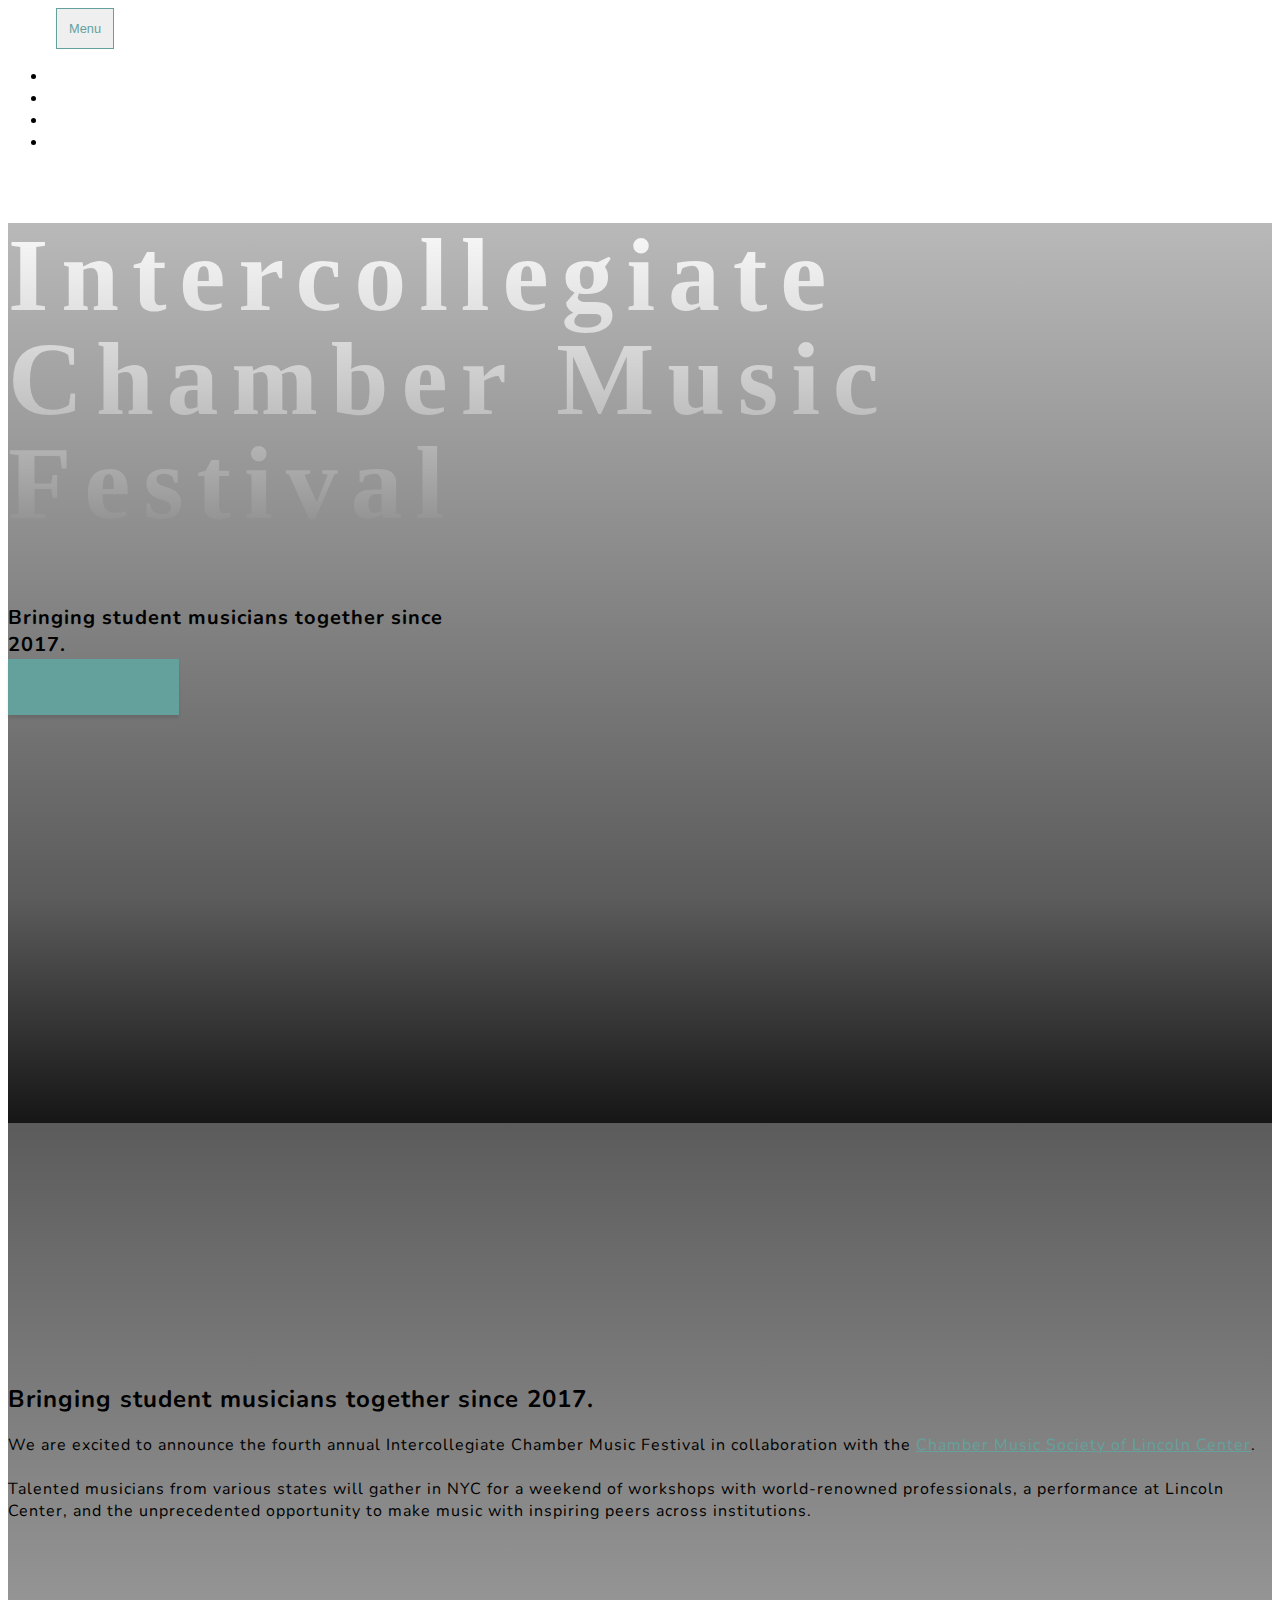
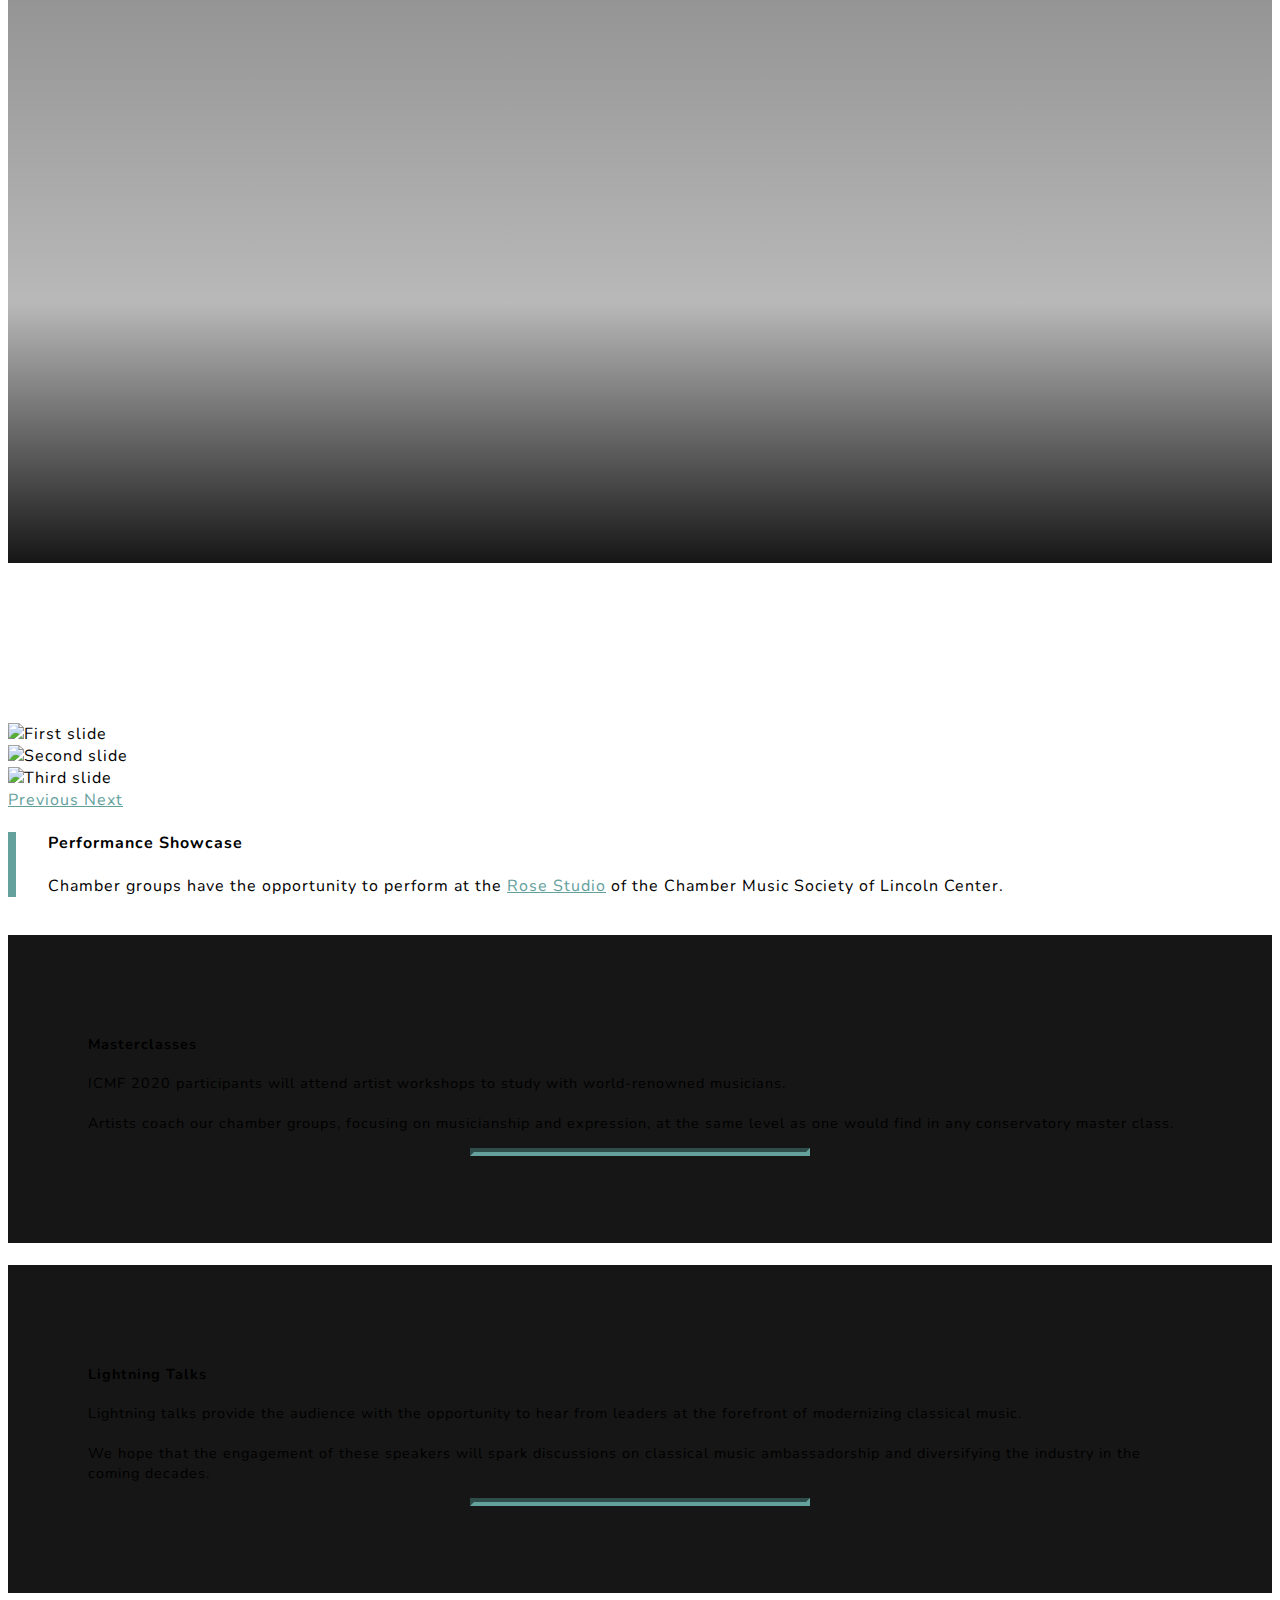
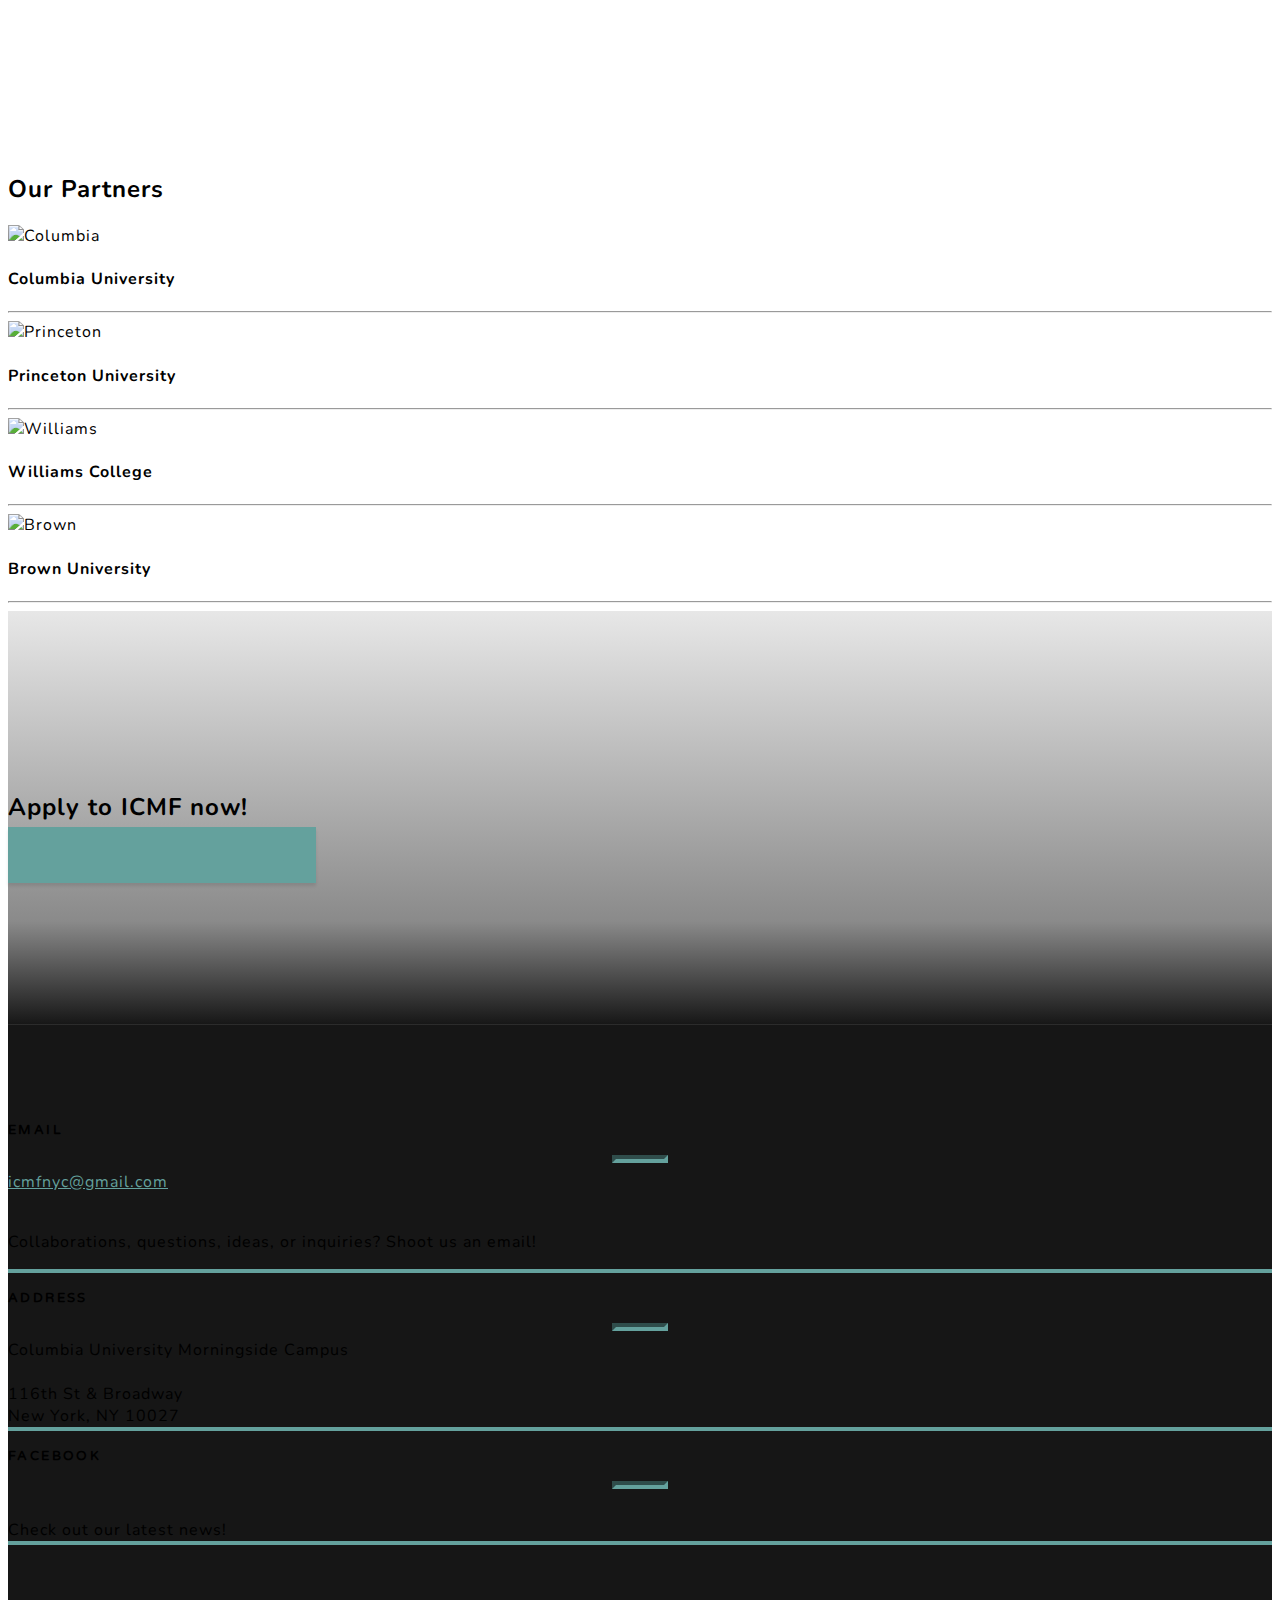
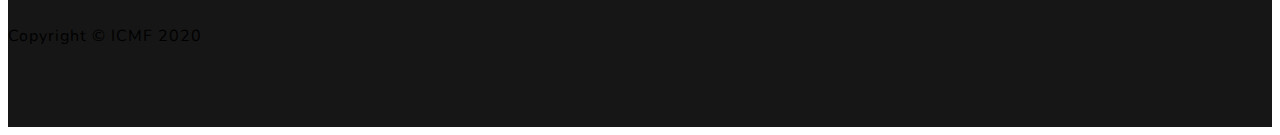
==== index.html @ a11b5c0b "img fix attempt take 2" ====
<!DOCTYPE html>
<html lang="en">

<head>

  <meta charset="utf-8">
  <meta name="viewport" content="width=device-width, initial-scale=1, shrink-to-fit=no">
  <meta name="description" content="">
  <meta name="author" content="">

  <title>Intercollegiate Chamber Music Festival</title>

  <!-- Bootstrap core CSS -->
  <link href="vendor/bootstrap/css/bootstrap.min.css" rel="stylesheet">

  <!-- Custom fonts for this template -->
  <link href="vendor/fontawesome-free/css/all.min.css" rel="stylesheet">
  <link href="https://fonts.googleapis.com/css?family=Varela+Round" rel="stylesheet">
  <link href="https://fonts.googleapis.com/css?family=Nunito:200,200i,300,300i,400,400i,600,600i,700,700i,800,800i,900,900i" rel="stylesheet">

  <!-- Custom styles for this template -->
  <link href="css/grayscale.min.css" rel="stylesheet">

</head>

<body id="page-top">

  <!-- Navigation -->
  <nav class="navbar navbar-expand-lg navbar-light fixed-top" id="mainNav">
    <div class="container">
      <a class="navbar-brand js-scroll-trigger" href="#page-top">ICMF</a>
      <button class="navbar-toggler navbar-toggler-right" type="button" data-toggle="collapse" data-target="#navbarResponsive" aria-controls="navbarResponsive" aria-expanded="false" aria-label="Toggle navigation">
        Menu
        <i class="fas fa-bars"></i>
      </button>
      <div class="collapse navbar-collapse" id="navbarResponsive">
        <ul class="navbar-nav ml-auto">
          <li class="nav-item">
            <a class="nav-link js-scroll-trigger" href="#about">About</a>
          </li>
          <li class="nav-item">
            <a class="nav-link js-scroll-trigger" href="#events">Events</a>
          </li>
          <li class="nav-item">
            <a class="nav-link js-scroll-trigger" href="#partners">Partners</a>
          </li>
          <li class="nav-item">
            <a class="nav-link js-scroll-trigger" href="#contact">Contact</a>
          </li>
        </ul>
      </div>
    </div>
  </nav>

  <!-- Header -->
  <header class="masthead">
    <div class="container d-flex h-100 align-items-center">
      <div class="mx-auto text-center">
        <h1 class="mx-auto my-0 text-uppercase">Intercollegiate Chamber Music Festival</h1>
        <h2 class="text-white-50 mx-auto mt-2 mb-5">Bringing student musicians together since 2017.</h2>
        <a href="#contact" class="btn btn-primary js-scroll-trigger">Apply Now!</a>
      </div>
    </div>
  </header>

  <!-- About Section -->
  <section id="about" class="about-section text-center">
    <div class="container">
      <div class="row">
        <div class="col-lg-8 mx-auto">
          <h2 class="text-white mb-4">Bringing student musicians together since 2017.</h2>
          <p class="text-white-50">We are excited to announce the fourth annual Intercollegiate Chamber Music Festival in collaboration with the
            <a href="https://www.chambermusicsociety.org">Chamber Music Society of Lincoln Center</a>. <br> <br>Talented musicians from various states will gather in NYC for a weekend of
            workshops with world-renowned professionals, a performance at Lincoln Center, and the unprecedented opportunity to make
            music with inspiring peers across institutions.
        </div>
      </div>
    </div>
  </section>

  <!-- Events Section -->
  <section id="events" class="projects-section bg-light">
    <div class="container">

      <!-- Featured Project Row -->
      <div class="row align-items-center no-gutters mb-4 mb-lg-5">
        <div class="col-xl-8 col-lg-7">

          <!-- Carousel Pictures NEEDS RESIZING WORK-->
          <div id="carouselExampleControls" class="carousel slide" data-ride="carousel">
            <div class="carousel-inner">
              <div class="carousel-item active">
                <img class="d-block w-100" src="img/_DSC7280.jpg" alt="First slide">
              </div>
              <div class="carousel-item">
                <img class="d-block w-100" src="img/_DSC5101.jpg" alt="Second slide">
              </div>
              <div class="carousel-item">
                <img class="d-block w-100" src="img/_DSC7282.jpg" alt="Third slide">
              </div>
            </div>
            <!-- carousel controls -->
            <a class="carousel-control-prev" href="#carouselExampleControls" role="button" data-slide="prev">
              <span class="carousel-control-prev-icon" aria-hidden="true"></span>
              <span class="sr-only">Previous</span>
            </a>
            <a class="carousel-control-next" href="#carouselExampleControls" role="button" data-slide="next">
              <span class="carousel-control-next-icon" aria-hidden="true"></span>
              <span class="sr-only">Next</span>
            </a>
          </div>

        </div>
        <div class="col-xl-4 col-lg-5">
          <div class="featured-text text-center text-lg-left">
            <h4>Performance Showcase</h4>
            <p class="text-black-50 mb-0">Chamber groups have the opportunity to perform at the
              <a href="https://www.chambermusicsociety.org/nyc/plan-your-visit/directions/rose-studio/">Rose Studio</a>
              of the Chamber Music Society of Lincoln Center.</p>
          </div>
        </div>
      </div>

      <!-- Project One Row -->
      <div class="row justify-content-center no-gutters mb-5 mb-lg-0">
        <div class="col-lg-6">
          <img class="img-fluid" src="img/_DSC5101.jpg" alt="">
        </div>
        <div class="col-lg-6">
          <div class="bg-black text-center h-100 project">
            <div class="d-flex h-100">
              <div class="project-text w-100 my-auto text-center text-lg-left">
                <h4 class="text-white">Masterclasses</h4>
                <p class="mb-0 text-white-50">ICMF 2020 participants will attend artist workshops to study with world-renowned musicians.
                  <br><br> Artists coach our chamber groups, focusing on musicianship and expression, at the same level as one would find in any conservatory master class.</p>
                <hr class="d-none d-lg-block mb-0 ml-0">
              </div>
            </div>
          </div>
        </div>
      </div>

      <!-- Project Two Row -->
      <div class="row justify-content-center no-gutters">
        <div class="col-lg-6">
          <img class="img-fluid" src="img/_DSC7343.jpg" alt="">
        </div>
        <div class="col-lg-6 order-lg-first">
          <div class="bg-black text-center h-100 project">
            <div class="d-flex h-100">
              <div class="project-text w-100 my-auto text-center text-lg-right">
                <h4 class="text-white">Lightning Talks</h4>
                <p class="mb-0 text-white-50">Lightning talks provide the audience with the opportunity to hear from leaders at the
                  forefront of modernizing classical music. <br><br> We hope that the engagement of these speakers will spark discussions on
                  classical music ambassadorship and diversifying the industry in the coming decades. </p>
                <hr class="d-none d-lg-block mb-0 mr-0">
              </div>
            </div>
          </div>
        </div>
      </div>

    </div>
  </section>

<!-- Partners Section -->
<section id="partners" class="partners-section text-center">
  <div class="container">
    <div class="row">
      <div class="col-lg-8 mx-auto">
        <h2 class="text-black mb-4">Our Partners</h2>
      </div>
    </div>
  </div>

  <div class="card-deck">
    <div class="card mb-4">
      <div class="view overlay">
        <img class="card-img-top" src="img/columbia.jpg" alt="Columbia">
          <div class="mask rgba-white-slight"></div>
        </a>
      </div>
      <div class="card-body elegant-color white-text rounded-bottom">
          <h4 class="card-title">Columbia University</h4>
        <p class="card-text"></p>
        <hr class="d-none d-lg-block mb-0 mr-0">
      </div>
    </div>

    <div class="card mb-4">
      <div class="view overlay">
        <img class="card-img-top" src="img/princeton.jpg" alt="Princeton">
          <div class="mask rgba-white-slight"></div>
        </a>
      </div>
      <div class="card-body elegant-color white-text rounded-bottom">
        <h4 class="card-title">Princeton University</h4>
        <p class="card-text"></p>
        <hr class="d-none d-lg-block mb-0 mr-0">
      </div>
    </div>

    <div class="card mb-4">
      <div class="view overlay">
        <img class="card-img-top" src="img/williams.jpg" alt="Williams">
          <div class="mask rgba-white-slight"></div>
        </a>
      </div>
      <div class="card-body elegant-color white-text rounded-bottom">
        <h4 class="card-title">Williams College</h4>
        <p class="card-text"></p>
        <hr class="d-none d-lg-block mb-0 mr-0">
      </div>
    </div>

    <div class="card mb-4">
      <div class="view overlay">
        <img class="card-img-top" src="img/brown.jpg" alt="Brown">
          <div class="mask rgba-white-slight"></div>
        </a>
      </div>
      <div class="card-body elegant-color white-text rounded-bottom">
        <h4 class="card-title">Brown University</h4>
        <p class="card-text"></p>
        <hr class="d-none d-lg-block mb-0 mr-0">
      </div>
    </div>
  </div>
</section>

  <!-- Contact Section -->
  <section id="contact" class="signup-section">
    <div class="container">
      <div class="row">
        <div class="col-md-10 col-lg-8 mx-auto text-center">

          <i class="far fa-paper-plane fa-2x mb-2 text-white"></i>
          <h2 class="text-white mb-5">Apply to ICMF now!</h2>

          <a href="https://forms.gle/L8Zb3V2TUzo352977" target="_blank" class="btn btn-primary">Ambassador Application</a>

        </div>
      </div>
    </div>
  </section>

  <!-- Contact Section -->
  <section class="contact-section bg-black">
    <div class="container">

      <div class="row">

        <div class="col-md-4 mb-3 mb-md-0">
          <div class="card py-4 h-100">
            <div class="card-body text-center">
              <i class="fas fa-envelope text-primary mb-2"></i>
              <h4 class="text-uppercase m-0">Email</h4>
              <hr class="my-4">
              <div class="small text-black-50">
                <a href="#">icmfnyc@gmail.com</a>
                <br><br><p>Collaborations, questions, ideas, or inquiries? Shoot us an email!</p>
              </div>
            </div>
          </div>
        </div>

        <div class="col-md-4 mb-3 mb-md-0">
          <div class="card py-4 h-100">
            <div class="card-body text-center">
              <i class="fas fa-map-marked-alt text-primary mb-2"></i>
              <h4 class="text-uppercase m-0">Address</h4>
              <hr class="my-4">
              <div class="small text-black-50">Columbia University Morningside Campus <br><br>
                116th St & Broadway<br>New York, NY 10027</div>
            </div>
          </div>
        </div>

        <div class="col-md-4 mb-3 mb-md-0">
          <div class="card py-4 h-100">
            <div class="card-body text-center">
              <i class="fas fa-mobile-alt text-primary mb-2"></i>
              <h4 class="text-uppercase m-0">Facebook</h4>
              <hr class="my-4">
              <div class="small text-black-50"><a href="https://www.facebook.com/icmfnyc/" class="mx-2">
                <i class="fab fa-facebook-f"></i>
              </a></div><br>
              <div class="small text-black-50">Check out our latest news!</div>
            </div>
          </div>
        </div>
      </div>


    </div>
  </section>

  <!-- Footer -->
  <footer class="bg-black small text-center text-white-50">
    <div class="container">
      Copyright &copy; ICMF 2020
    </div>
  </footer>

  <!-- Bootstrap core JavaScript -->
  <script src="vendor/jquery/jquery.min.js"></script>
  <script src="vendor/bootstrap/js/bootstrap.bundle.min.js"></script>

  <!-- Plugin JavaScript -->
  <script src="vendor/jquery-easing/jquery.easing.min.js"></script>

  <!-- Custom scripts for this template -->
  <script src="js/grayscale.min.js"></script>

</body>

</html>
---- css/grayscale.min.css ----
/*!
 * Start Bootstrap - Grayscale v5.0.8 (https://startbootstrap.com/template-overviews/grayscale)
 * Copyright 2013-2019 Start Bootstrap
 * Licensed under MIT (https://github.com/BlackrockDigital/startbootstrap-grayscale/blob/master/LICENSE)
 */#mainNav{min-height:56px;background-color:#fff}#mainNav .navbar-toggler{font-size:80%;padding:.75rem;color:#64a19d;border:1px solid #64a19d}#mainNav .navbar-toggler:focus{outline:0}#mainNav .navbar-brand{color:#161616;font-weight:700;padding:.9rem 0}#mainNav .navbar-nav .nav-item:hover{color:fade(white,80%);outline:0;background-color:transparent}#mainNav .navbar-nav .nav-item:active,#mainNav .navbar-nav .nav-item:focus{outline:0;background-color:transparent}@media (min-width:992px){#mainNav{padding-top:0;padding-bottom:0;border-bottom:none;background-color:transparent;-webkit-transition:background-color .3s ease-in-out;transition:background-color .3s ease-in-out}#mainNav .navbar-brand{padding:.5rem 0;color:rgba(255,255,255,.5)}#mainNav .nav-link{-webkit-transition:none;transition:none;padding:2rem 1.5rem;color:rgba(255,255,255,.5)}#mainNav .nav-link:hover{color:rgba(255,255,255,.75)}#mainNav .nav-link:active{color:#fff}#mainNav.navbar-shrink{background-color:#fff}#mainNav.navbar-shrink .navbar-brand{color:#161616}#mainNav.navbar-shrink .nav-link{color:#161616;padding:1.5rem 1.5rem 1.25rem;border-bottom:.25rem solid transparent}#mainNav.navbar-shrink .nav-link:hover{color:#64a19d}#mainNav.navbar-shrink .nav-link:active{color:#467370}#mainNav.navbar-shrink .nav-link.active{color:#64a19d;outline:0;border-bottom:.25rem solid #64a19d}}.masthead{position:relative;width:100%;height:auto;min-height:35rem;padding:15rem 0;background:-webkit-gradient(linear,left top,left bottom,from(rgba(22,22,22,.3)),color-stop(75%,rgba(22,22,22,.7)),to(#161616)),url(../img/_DSC7266.jpg);background:linear-gradient(to bottom,rgba(22,22,22,.3) 0,rgba(22,22,22,.7) 75%,#161616 100%),url(../img/_DSC7266.jpg);background-position:center;background-repeat:no-repeat;background-attachment:scroll;background-size:cover}.masthead h1{font-family:'Verdana';font-size:2.5rem;line-height:2.5rem;letter-spacing:.8rem;background:-webkit-linear-gradient(rgba(255,255,255,.9),rgba(255,255,255,0));-webkit-text-fill-color:transparent;-webkit-background-clip:text}.masthead h2{max-width:20rem;font-size:1rem}@media (min-width:768px){.masthead h1{font-size:4rem;line-height:4rem}}@media (min-width:992px){.masthead{height:100vh;padding:0}.masthead h1{font-size:6.5rem;line-height:6.5rem;letter-spacing:.8rem}.masthead h2{max-width:30rem;font-size:1.25rem}}.btn{-webkit-box-shadow:0 .1875rem .1875rem 0 rgba(0,0,0,.1)!important;box-shadow:0 .1875rem .1875rem 0 rgba(0,0,0,.1)!important;padding:1.25rem 2rem;font-family:'Varela Round';font-size:80%;text-transform:uppercase;letter-spacing:.15rem;border:0}.btn-primary{background-color:#64a19d}.btn-primary:hover{background-color:#4f837f}.btn-primary:focus{background-color:#4f837f;color:#fff}.btn-primary:active{background-color:#467370!important}.about-section{position: relative;width: 100%;height: auto;min-height: 35rem;padding: 15rem 0;background:-webkit-gradient(linear,left top,left bottom,from(rgba(22,22,22,.7)),color-stop(75%,rgba(22,22,22,.3)),to(#161616)),url(../img/_DSC7231.jpg);background:linear-gradient(to bottom,rgba(22,22,22,.7) 0,rgba(22,22,22,.3) 75%,#161616 100%),url(../img/_DSC7231.jpg);background-position: center;background-repeat: no-repeat;background-attachment: scroll;background-size: cover;}.about-section p{margin-bottom:5rem}.projects-section{padding:10rem 0}.projects-section .featured-text{padding:2rem}@media (min-width:992px){.projects-section .featured-text{padding:0 0 0 2rem;border-left:.5rem solid #64a19d}}.projects-section .project-text{padding:3rem;font-size:90%}@media (min-width:992px){.projects-section .project-text{padding:5rem}.projects-section .project-text hr{border-color:#64a19d;border-width:.25rem;width:30%}}.signup-section{padding:10rem 0;background:-webkit-gradient(linear,left top,left bottom,from(rgba(22,22,22,.1)),color-stop(75%,rgba(22,22,22,.5)),to(#161616)),url(../img/_DSC4990.jpg);background:linear-gradient(to bottom,rgba(22,22,22,.1) 0,rgba(22,22,22,.5) 75%,#161616 100%),url(../img/_DSC4990.jpg);background-position:center;background-repeat:no-repeat;background-attachment:scroll;background-size:cover}.signup-section .form-inline input{-webkit-box-shadow:0 .1875rem .1875rem 0 rgba(0,0,0,.1)!important;box-shadow:0 .1875rem .1875rem 0 rgba(0,0,0,.1)!important;padding:1.25rem 2rem;height:auto;font-family:'Varela Round';font-size:80%;text-transform:uppercase;letter-spacing:.15rem;border:0}.contact-section{padding:5rem 0 0}.contact-section .card{border:0;border-bottom:.25rem solid #64a19d}.contact-section .card h4{font-size:.8rem;font-family:'Varela Round';text-transform:uppercase;letter-spacing:.15rem}.contact-section .card hr{border-color:#64a19d;border-width:.25rem;width:3rem}.contact-section .social{margin-top:5rem}.contact-section .social a{text-align:center;height:3rem;width:3rem;background:rgba(255,255,255,.1);border-radius:100%;line-height:3rem;color:rgba(255,255,255,.3)}.contact-section .social a:hover{color:rgba(255,255,255,.5)}.contact-section .social a:active{color:#fff}body{font-family:Nunito;letter-spacing:.0625em}a{color:#64a19d}a:focus,a:hover{text-decoration:none;color:#3c6360}.bg-black{background-color:#161616!important}.bg-primary{background-color:#64a19d!important}.text-primary{color:#64a19d!important}footer{padding:5rem 0}.card-img-top {width: 100%;height: 25vw;object-fit: cover;}
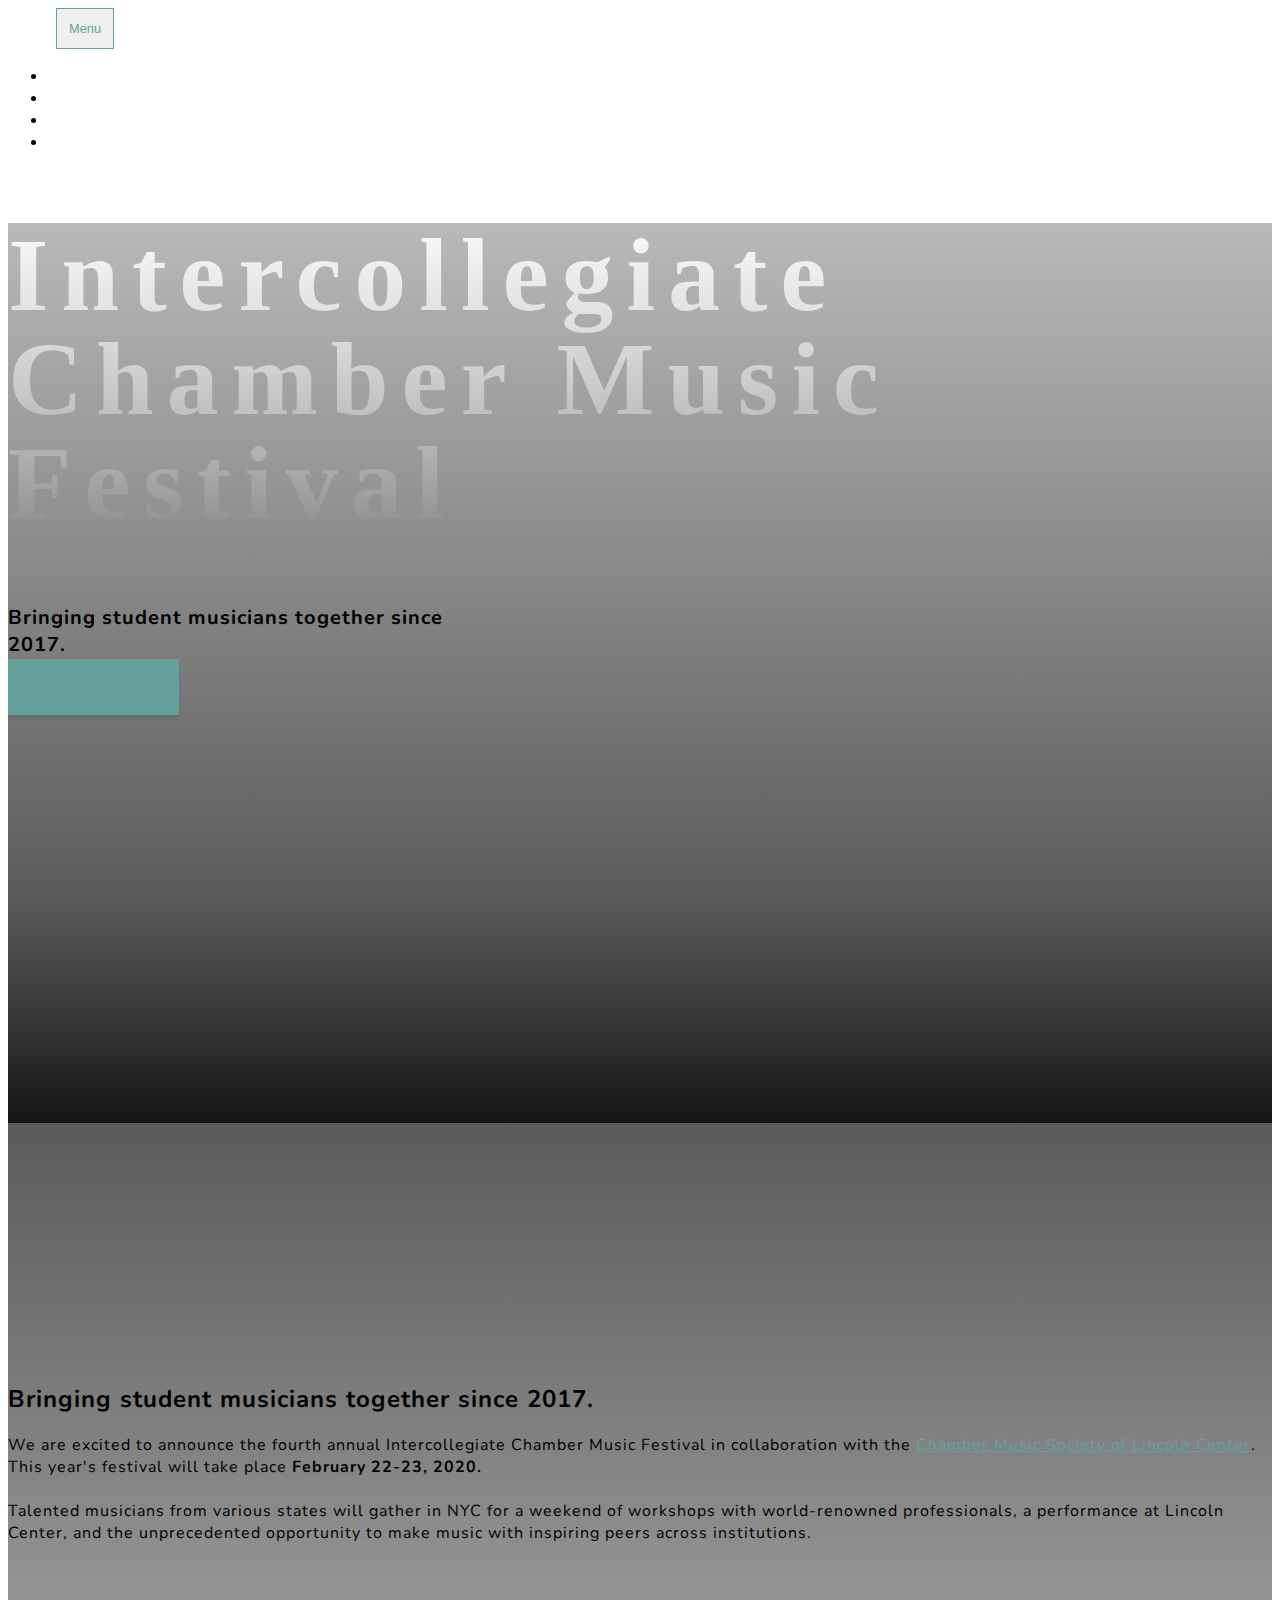
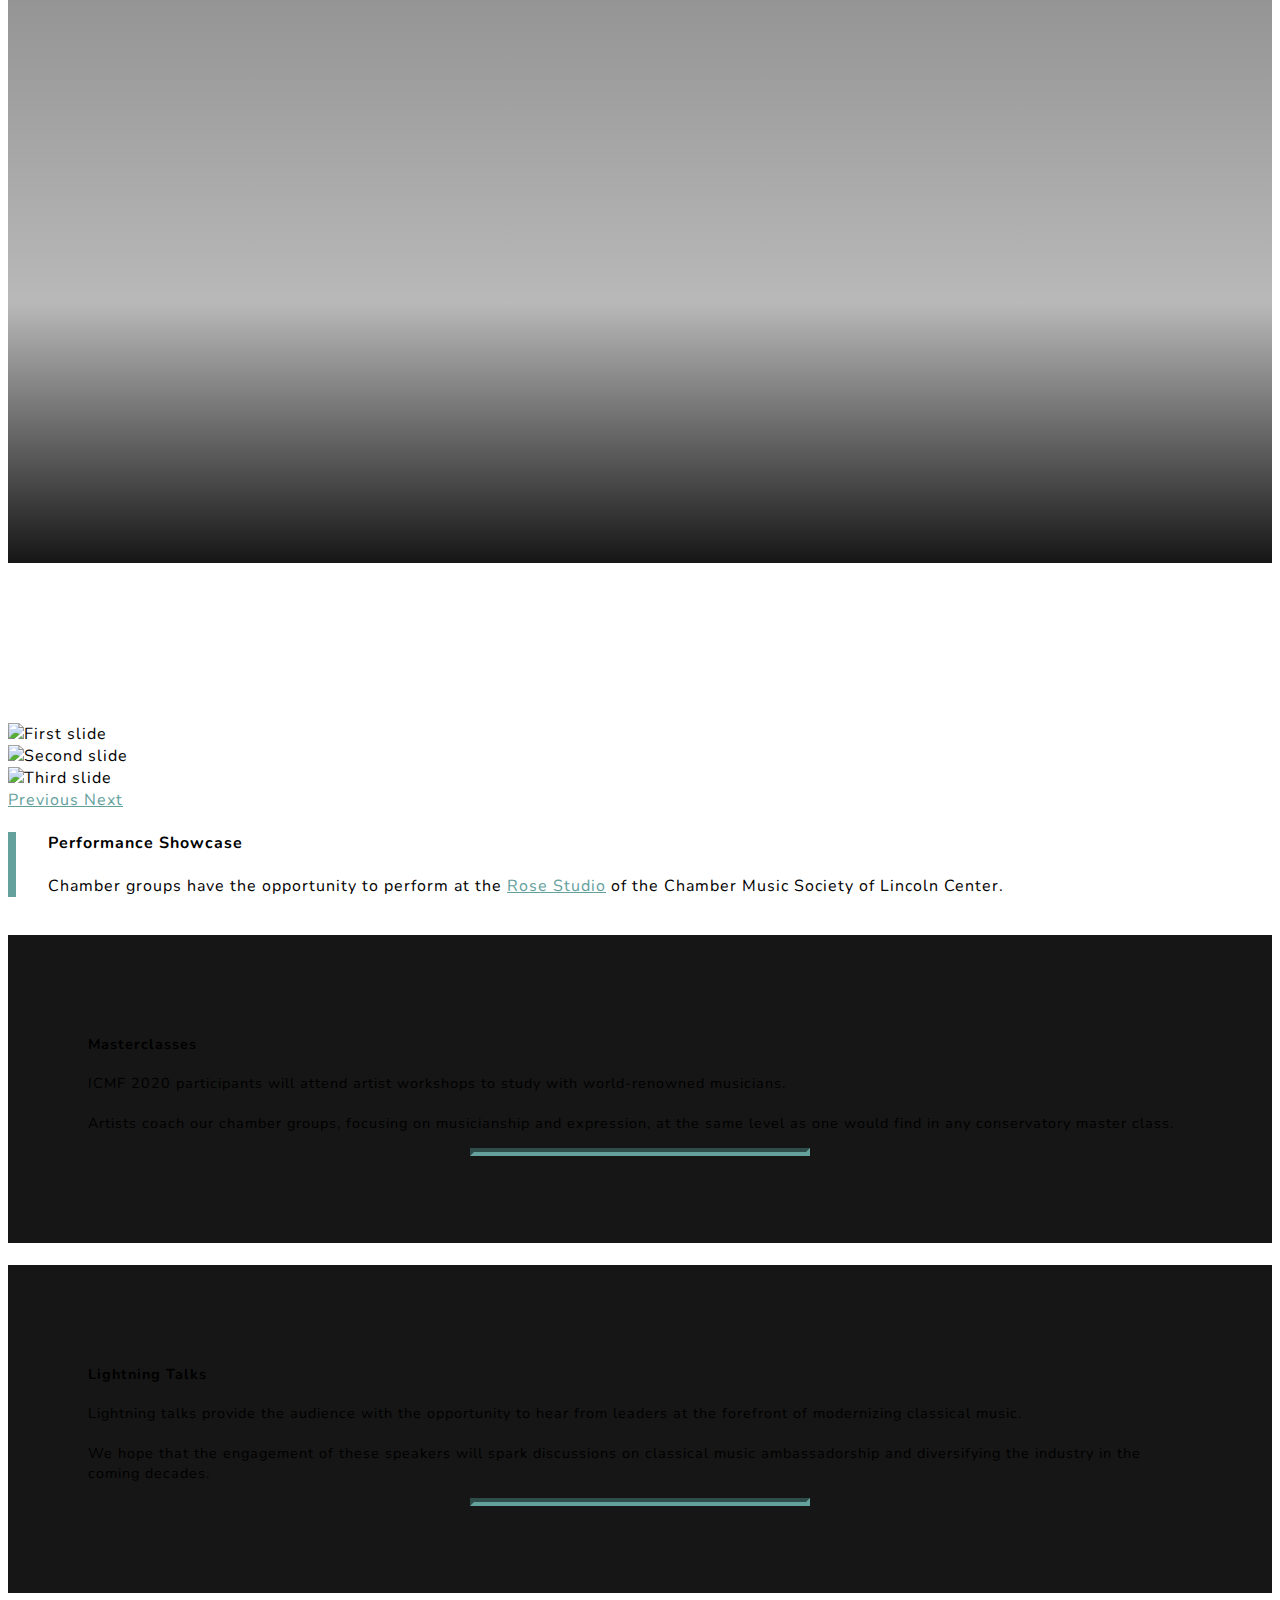
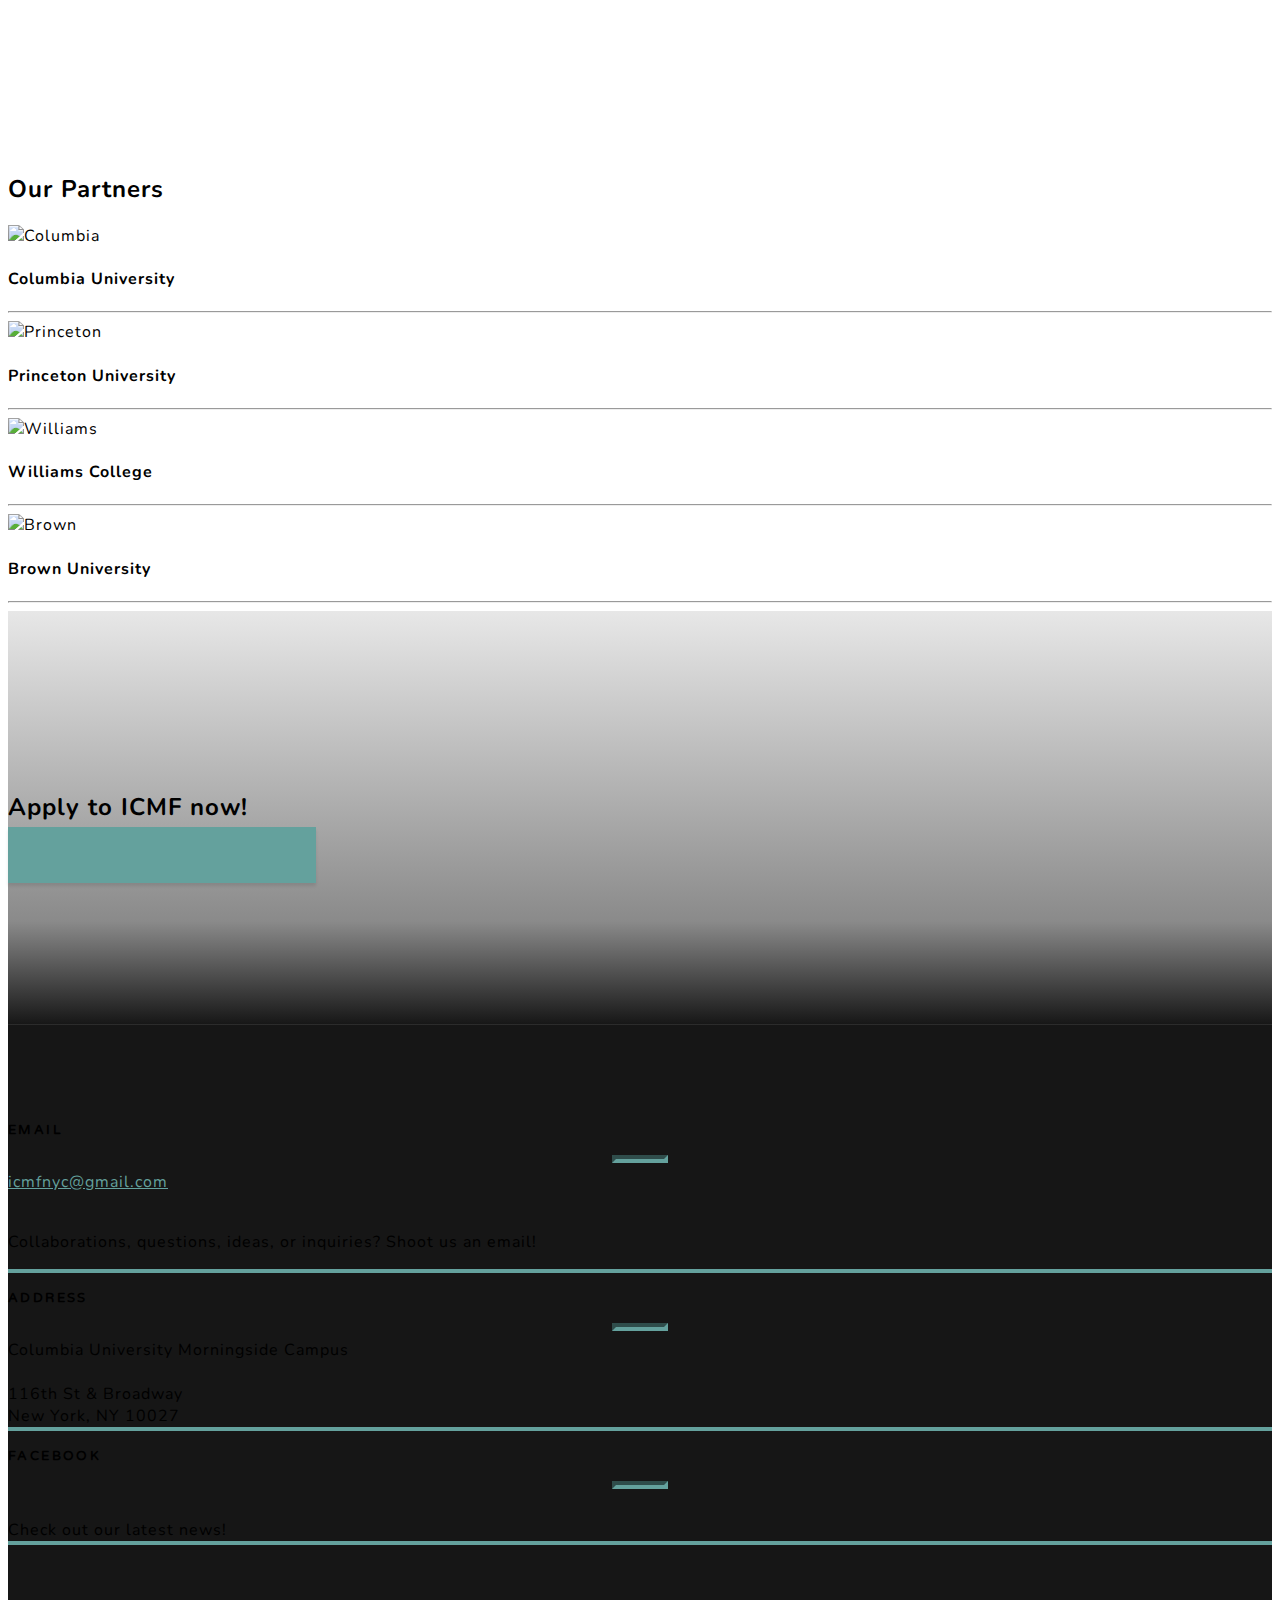
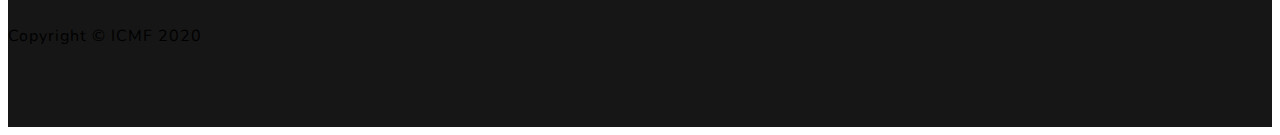
==== commit 5aba8415: "Update index.html" ====
--- a/index.html
+++ b/index.html
@@ -69,8 +69,8 @@
       <div class="row">
         <div class="col-lg-8 mx-auto">
           <h2 class="text-white mb-4">Bringing student musicians together since 2017.</h2>
-          <p class="text-white-50">We are excited to announce the fourth annual Intercollegiate Chamber Music Festival in collaboration with the
-            <a href="https://www.chambermusicsociety.org">Chamber Music Society of Lincoln Center</a>. <br> <br>Talented musicians from various states will gather in NYC for a weekend of
+          <p class="text-white mb-4">We are excited to announce the fourth annual Intercollegiate Chamber Music Festival in collaboration with the
+            <a href="https://www.chambermusicsociety.org">Chamber Music Society of Lincoln Center</a>. This year's festival will take place <b> February 22-23, 2020. </b> <br> <br>Talented musicians from various states will gather in NYC for a weekend of
             workshops with world-renowned professionals, a performance at Lincoln Center, and the unprecedented opportunity to make
             music with inspiring peers across institutions.
         </div>
@@ -86,17 +86,17 @@
       <div class="row align-items-center no-gutters mb-4 mb-lg-5">
         <div class="col-xl-8 col-lg-7">
 
-          <!-- Carousel Pictures NEEDS RESIZING WORK-->
+          <!-- Carousel Pictures-->
           <div id="carouselExampleControls" class="carousel slide" data-ride="carousel">
             <div class="carousel-inner">
               <div class="carousel-item active">
-                <img class="d-block w-100" src="img/_DSC7280.jpg" alt="First slide">
+                <img class="d-block w-100" src="img/third.jpg" alt="First slide">
               </div>
               <div class="carousel-item">
-                <img class="d-block w-100" src="img/_DSC5101.jpg" alt="Second slide">
+                <img class="d-block w-100" src="img/first.jpg" alt="Second slide">
               </div>
               <div class="carousel-item">
-                <img class="d-block w-100" src="img/_DSC7282.jpg" alt="Third slide">
+                <img class="d-block w-100" src="img/fourth.jpg" alt="Third slide">
               </div>
             </div>
             <!-- carousel controls -->
@@ -124,7 +124,7 @@
       <!-- Project One Row -->
       <div class="row justify-content-center no-gutters mb-5 mb-lg-0">
         <div class="col-lg-6">
-          <img class="img-fluid" src="img/_DSC5101.jpg" alt="">
+          <img class="img-fluid" src="img/first.jpg" alt="">
         </div>
         <div class="col-lg-6">
           <div class="bg-black text-center h-100 project">
@@ -143,7 +143,7 @@
       <!-- Project Two Row -->
       <div class="row justify-content-center no-gutters">
         <div class="col-lg-6">
-          <img class="img-fluid" src="img/_DSC7343.jpg" alt="">
+          <img class="img-fluid" src="img/second.jpg" alt="">
         </div>
         <div class="col-lg-6 order-lg-first">
           <div class="bg-black text-center h-100 project">
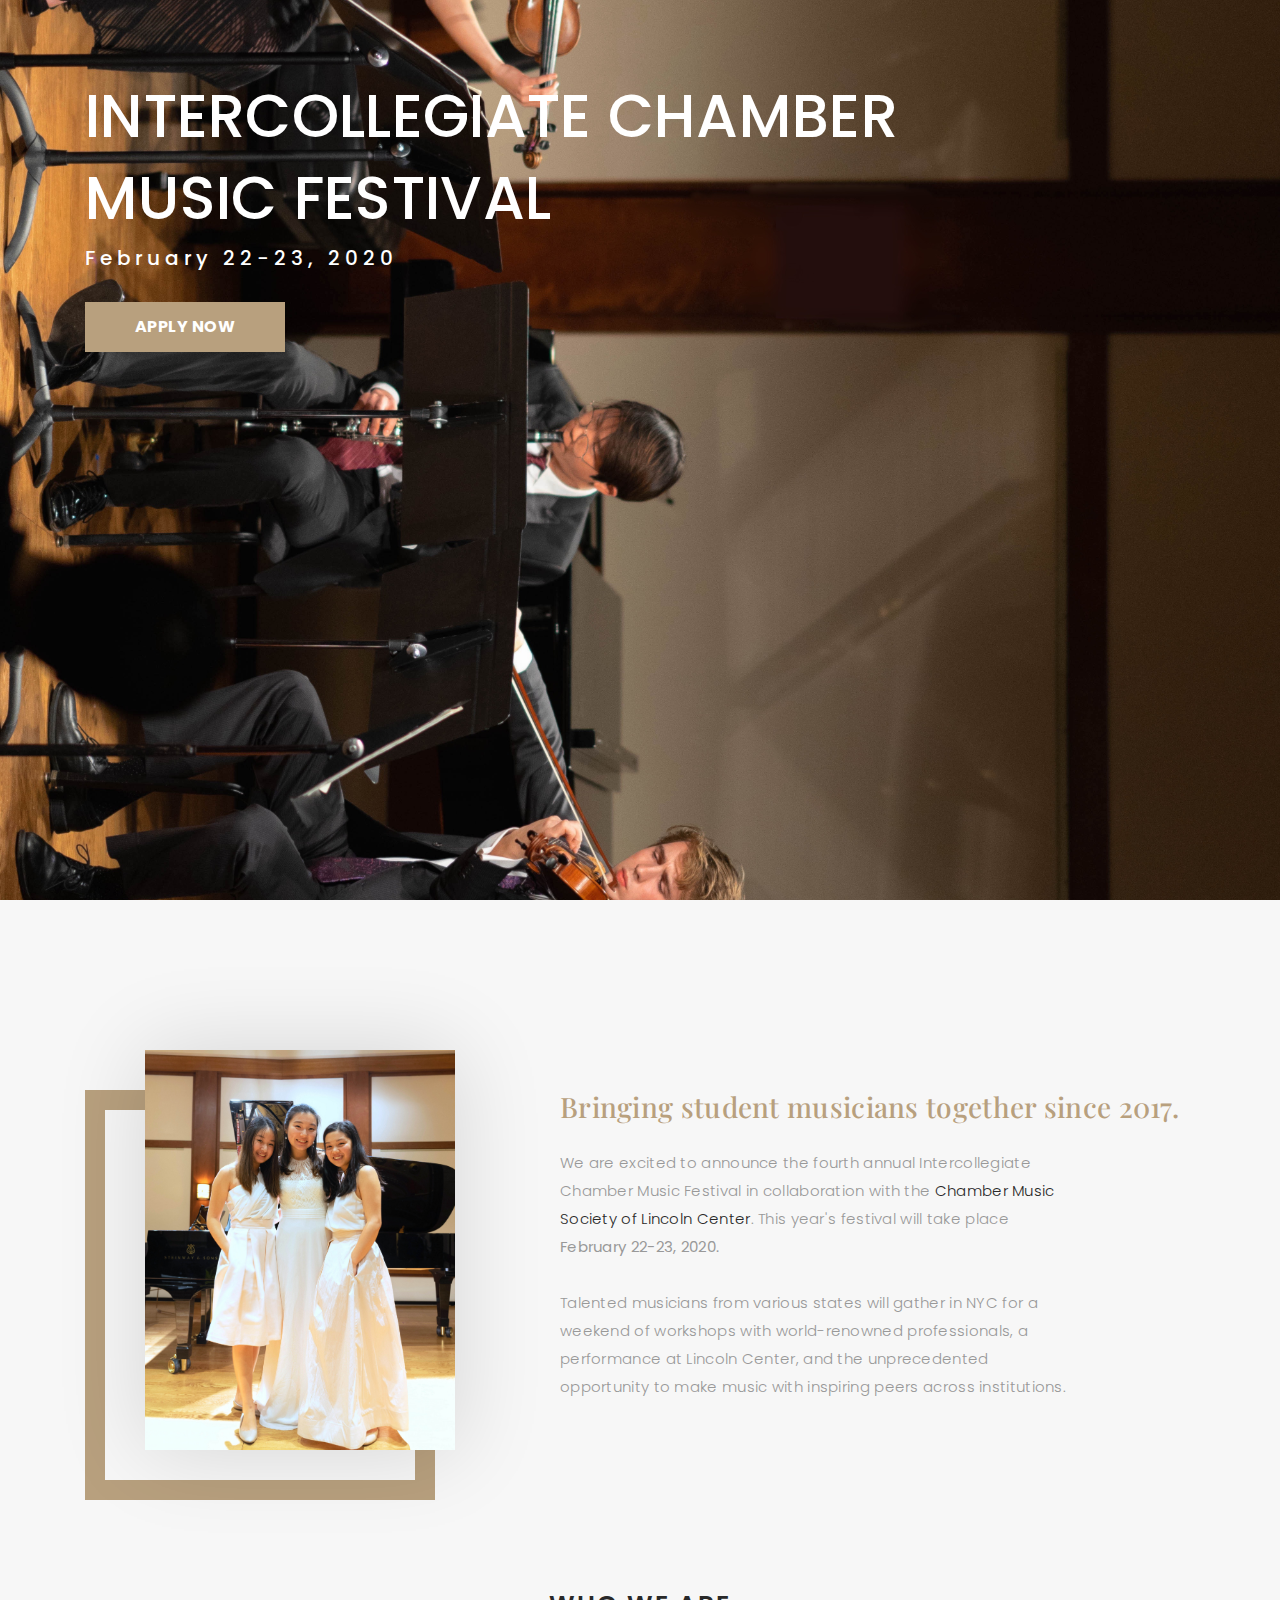
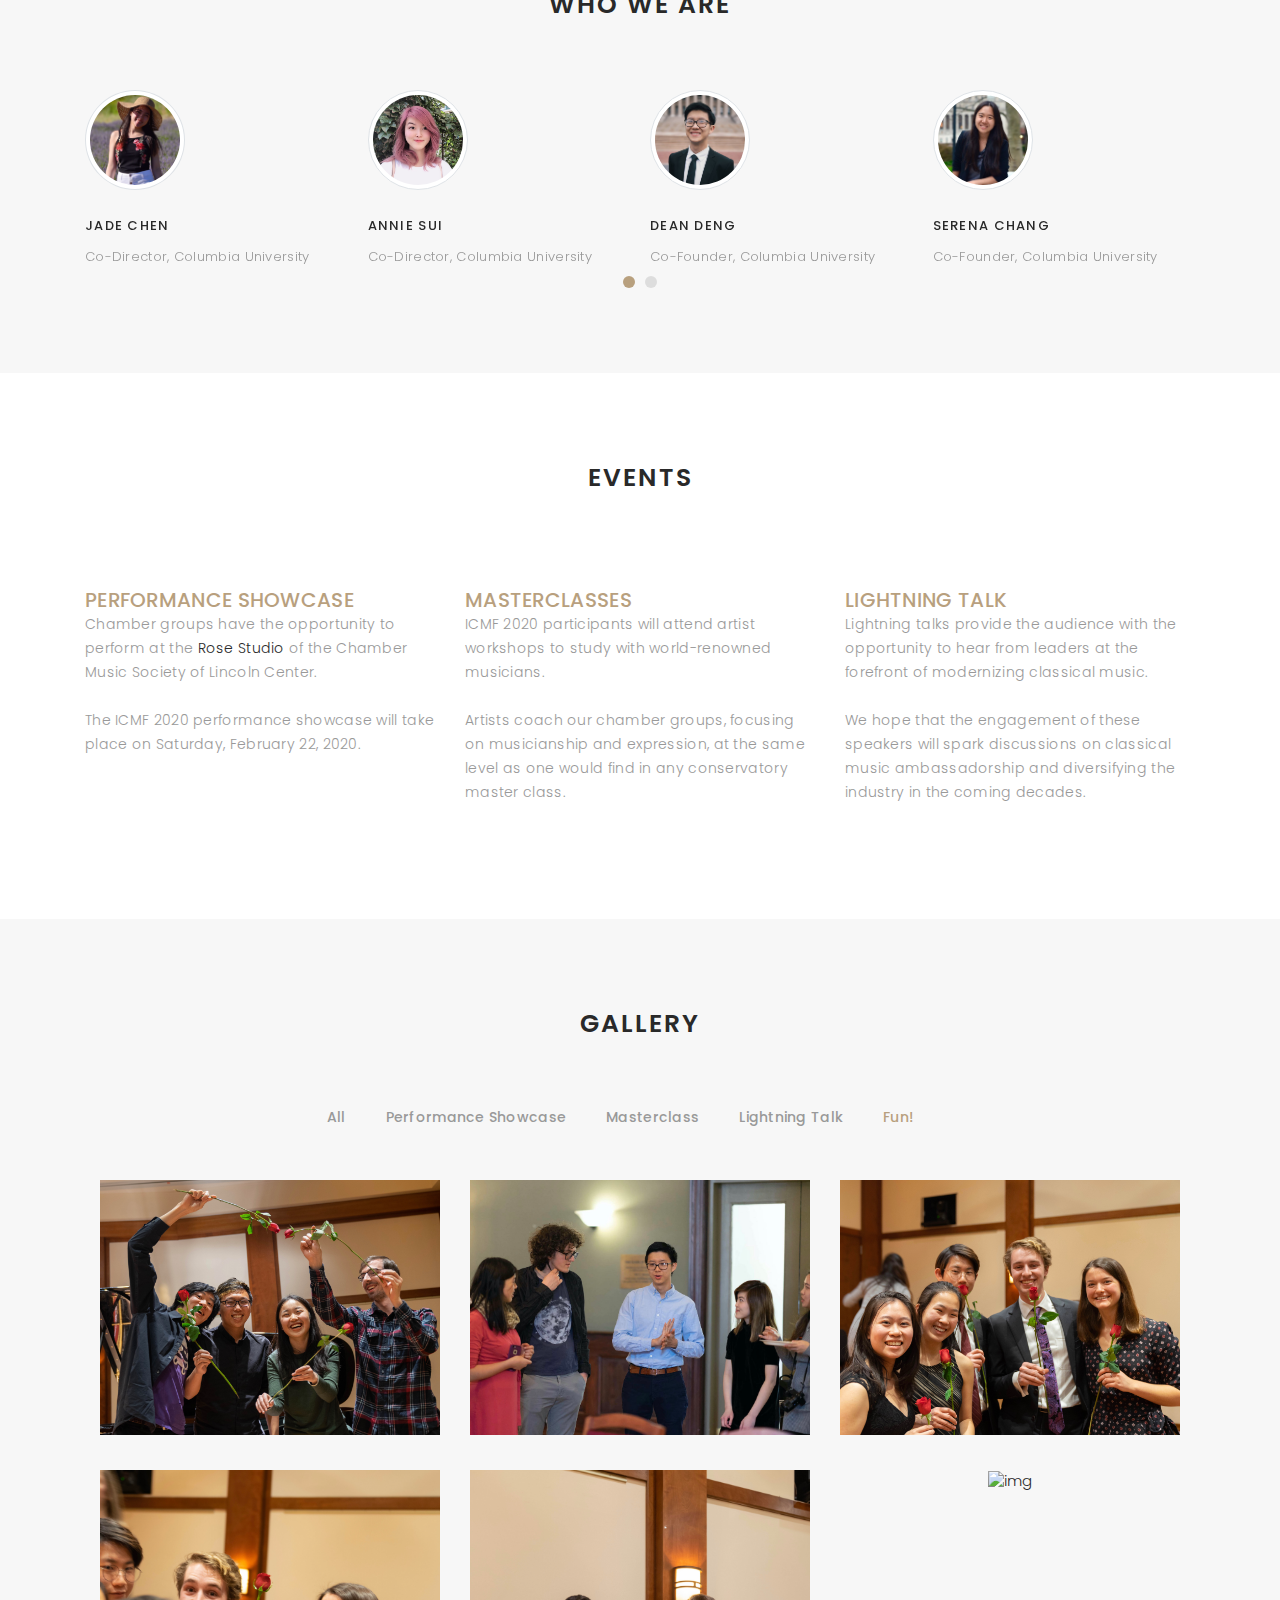
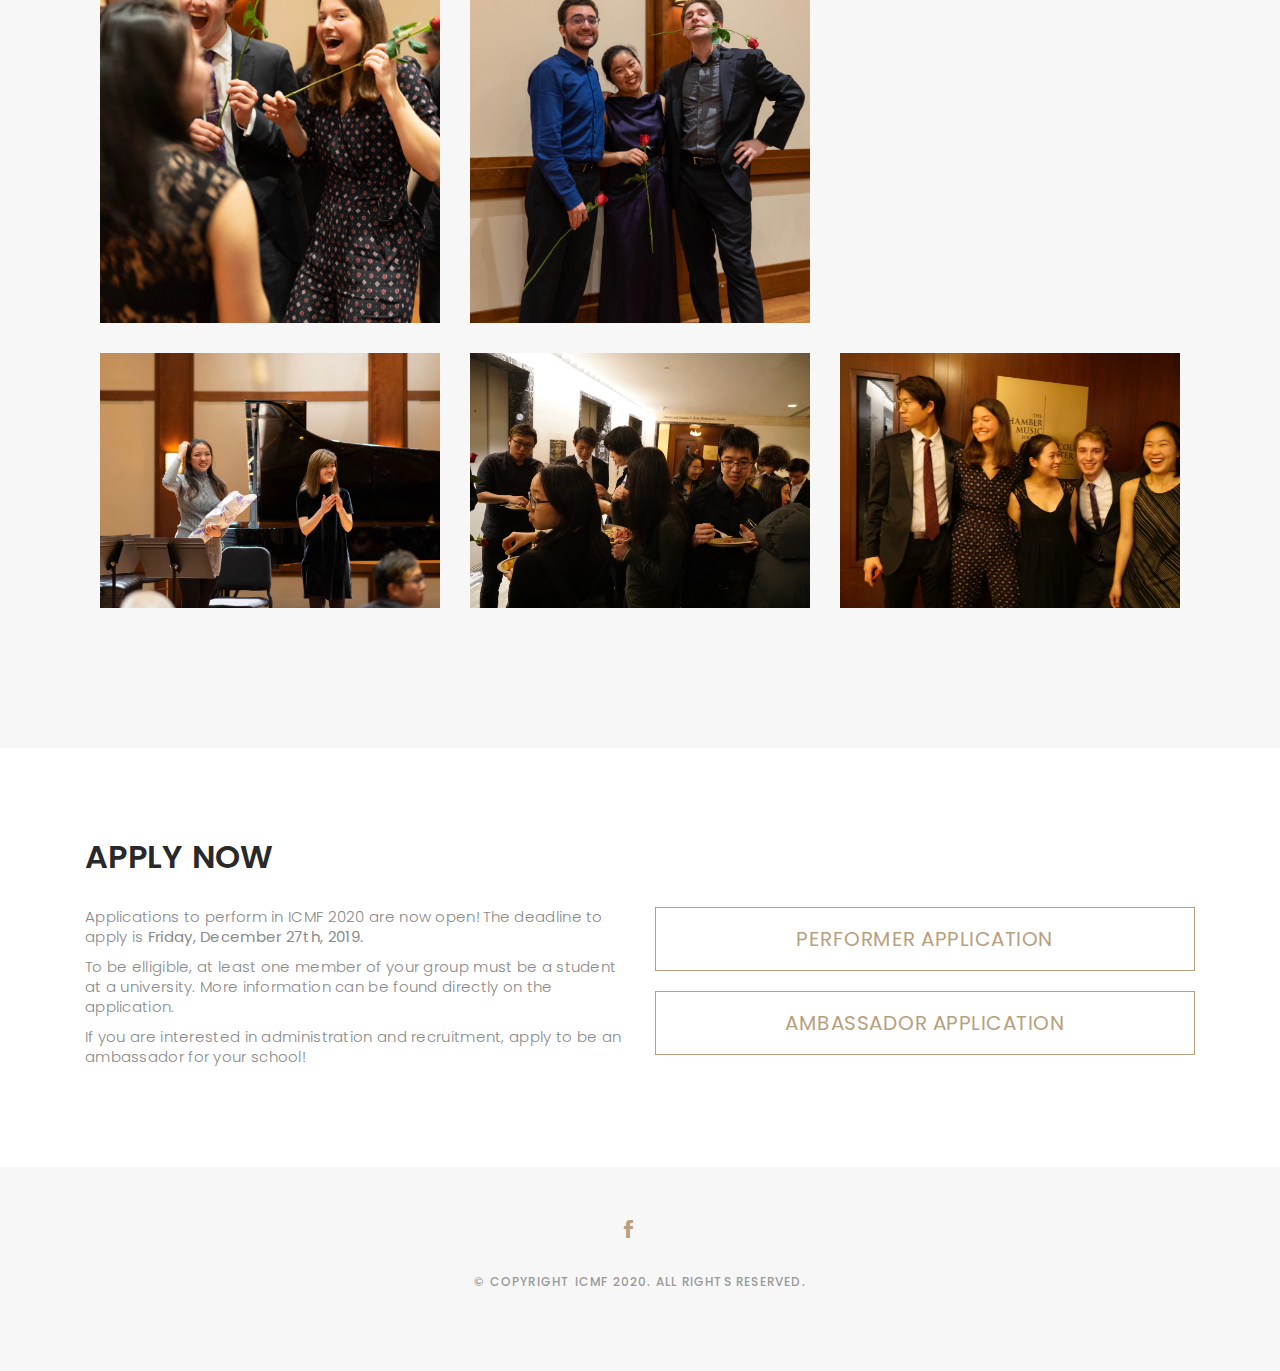
==== commit b11bf70f: "update whole website" ====
--- a/index.html
+++ b/index.html
@@ -1,317 +1,652 @@
-<!DOCTYPE html>
-<html lang="en">
-
-<head>
-
-  <meta charset="utf-8">
-  <meta name="viewport" content="width=device-width, initial-scale=1, shrink-to-fit=no">
-  <meta name="description" content="">
-  <meta name="author" content="">
-
-  <title>Intercollegiate Chamber Music Festival</title>
-
-  <!-- Bootstrap core CSS -->
-  <link href="vendor/bootstrap/css/bootstrap.min.css" rel="stylesheet">
-
-  <!-- Custom fonts for this template -->
-  <link href="vendor/fontawesome-free/css/all.min.css" rel="stylesheet">
-  <link href="https://fonts.googleapis.com/css?family=Varela+Round" rel="stylesheet">
-  <link href="https://fonts.googleapis.com/css?family=Nunito:200,200i,300,300i,400,400i,600,600i,700,700i,800,800i,900,900i" rel="stylesheet">
-
-  <!-- Custom styles for this template -->
-  <link href="css/grayscale.min.css" rel="stylesheet">
-
-</head>
-
-<body id="page-top">
-
-  <!-- Navigation -->
-  <nav class="navbar navbar-expand-lg navbar-light fixed-top" id="mainNav">
-    <div class="container">
-      <a class="navbar-brand js-scroll-trigger" href="#page-top">ICMF</a>
-      <button class="navbar-toggler navbar-toggler-right" type="button" data-toggle="collapse" data-target="#navbarResponsive" aria-controls="navbarResponsive" aria-expanded="false" aria-label="Toggle navigation">
-        Menu
-        <i class="fas fa-bars"></i>
-      </button>
-      <div class="collapse navbar-collapse" id="navbarResponsive">
-        <ul class="navbar-nav ml-auto">
-          <li class="nav-item">
-            <a class="nav-link js-scroll-trigger" href="#about">About</a>
-          </li>
-          <li class="nav-item">
-            <a class="nav-link js-scroll-trigger" href="#events">Events</a>
-          </li>
-          <li class="nav-item">
-            <a class="nav-link js-scroll-trigger" href="#partners">Partners</a>
-          </li>
-          <li class="nav-item">
-            <a class="nav-link js-scroll-trigger" href="#contact">Contact</a>
-          </li>
-        </ul>
-      </div>
-    </div>
-  </nav>
-
-  <!-- Header -->
-  <header class="masthead">
-    <div class="container d-flex h-100 align-items-center">
-      <div class="mx-auto text-center">
-        <h1 class="mx-auto my-0 text-uppercase">Intercollegiate Chamber Music Festival</h1>
-        <h2 class="text-white-50 mx-auto mt-2 mb-5">Bringing student musicians together since 2017.</h2>
-        <a href="#contact" class="btn btn-primary js-scroll-trigger">Apply Now!</a>
-      </div>
-    </div>
-  </header>
-
-  <!-- About Section -->
-  <section id="about" class="about-section text-center">
-    <div class="container">
-      <div class="row">
-        <div class="col-lg-8 mx-auto">
-          <h2 class="text-white mb-4">Bringing student musicians together since 2017.</h2>
-          <p class="text-white mb-4">We are excited to announce the fourth annual Intercollegiate Chamber Music Festival in collaboration with the
-            <a href="https://www.chambermusicsociety.org">Chamber Music Society of Lincoln Center</a>. This year's festival will take place <b> February 22-23, 2020. </b> <br> <br>Talented musicians from various states will gather in NYC for a weekend of
-            workshops with world-renowned professionals, a performance at Lincoln Center, and the unprecedented opportunity to make
-            music with inspiring peers across institutions.
-        </div>
-      </div>
-    </div>
-  </section>
-
-  <!-- Events Section -->
-  <section id="events" class="projects-section bg-light">
-    <div class="container">
-
-      <!-- Featured Project Row -->
-      <div class="row align-items-center no-gutters mb-4 mb-lg-5">
-        <div class="col-xl-8 col-lg-7">
-
-          <!-- Carousel Pictures-->
-          <div id="carouselExampleControls" class="carousel slide" data-ride="carousel">
-            <div class="carousel-inner">
-              <div class="carousel-item active">
-                <img class="d-block w-100" src="img/third.jpg" alt="First slide">
-              </div>
-              <div class="carousel-item">
-                <img class="d-block w-100" src="img/first.jpg" alt="Second slide">
-              </div>
-              <div class="carousel-item">
-                <img class="d-block w-100" src="img/fourth.jpg" alt="Third slide">
-              </div>
-            </div>
-            <!-- carousel controls -->
-            <a class="carousel-control-prev" href="#carouselExampleControls" role="button" data-slide="prev">
-              <span class="carousel-control-prev-icon" aria-hidden="true"></span>
-              <span class="sr-only">Previous</span>
-            </a>
-            <a class="carousel-control-next" href="#carouselExampleControls" role="button" data-slide="next">
-              <span class="carousel-control-next-icon" aria-hidden="true"></span>
-              <span class="sr-only">Next</span>
-            </a>
-          </div>
-
-        </div>
-        <div class="col-xl-4 col-lg-5">
-          <div class="featured-text text-center text-lg-left">
-            <h4>Performance Showcase</h4>
-            <p class="text-black-50 mb-0">Chamber groups have the opportunity to perform at the
-              <a href="https://www.chambermusicsociety.org/nyc/plan-your-visit/directions/rose-studio/">Rose Studio</a>
-              of the Chamber Music Society of Lincoln Center.</p>
-          </div>
-        </div>
-      </div>
-
-      <!-- Project One Row -->
-      <div class="row justify-content-center no-gutters mb-5 mb-lg-0">
-        <div class="col-lg-6">
-          <img class="img-fluid" src="img/first.jpg" alt="">
-        </div>
-        <div class="col-lg-6">
-          <div class="bg-black text-center h-100 project">
-            <div class="d-flex h-100">
-              <div class="project-text w-100 my-auto text-center text-lg-left">
-                <h4 class="text-white">Masterclasses</h4>
-                <p class="mb-0 text-white-50">ICMF 2020 participants will attend artist workshops to study with world-renowned musicians.
-                  <br><br> Artists coach our chamber groups, focusing on musicianship and expression, at the same level as one would find in any conservatory master class.</p>
-                <hr class="d-none d-lg-block mb-0 ml-0">
-              </div>
-            </div>
-          </div>
-        </div>
-      </div>
-
-      <!-- Project Two Row -->
-      <div class="row justify-content-center no-gutters">
-        <div class="col-lg-6">
-          <img class="img-fluid" src="img/second.jpg" alt="">
-        </div>
-        <div class="col-lg-6 order-lg-first">
-          <div class="bg-black text-center h-100 project">
-            <div class="d-flex h-100">
-              <div class="project-text w-100 my-auto text-center text-lg-right">
-                <h4 class="text-white">Lightning Talks</h4>
-                <p class="mb-0 text-white-50">Lightning talks provide the audience with the opportunity to hear from leaders at the
-                  forefront of modernizing classical music. <br><br> We hope that the engagement of these speakers will spark discussions on
-                  classical music ambassadorship and diversifying the industry in the coming decades. </p>
-                <hr class="d-none d-lg-block mb-0 mr-0">
-              </div>
-            </div>
-          </div>
-        </div>
-      </div>
-
-    </div>
-  </section>
-
-<!-- Partners Section -->
-<section id="partners" class="partners-section text-center">
-  <div class="container">
-    <div class="row">
-      <div class="col-lg-8 mx-auto">
-        <h2 class="text-black mb-4">Our Partners</h2>
-      </div>
-    </div>
-  </div>
-
-  <div class="card-deck">
-    <div class="card mb-4">
-      <div class="view overlay">
-        <img class="card-img-top" src="img/columbia.jpg" alt="Columbia">
-          <div class="mask rgba-white-slight"></div>
-        </a>
-      </div>
-      <div class="card-body elegant-color white-text rounded-bottom">
-          <h4 class="card-title">Columbia University</h4>
-        <p class="card-text"></p>
-        <hr class="d-none d-lg-block mb-0 mr-0">
-      </div>
-    </div>
-
-    <div class="card mb-4">
-      <div class="view overlay">
-        <img class="card-img-top" src="img/princeton.jpg" alt="Princeton">
-          <div class="mask rgba-white-slight"></div>
-        </a>
-      </div>
-      <div class="card-body elegant-color white-text rounded-bottom">
-        <h4 class="card-title">Princeton University</h4>
-        <p class="card-text"></p>
-        <hr class="d-none d-lg-block mb-0 mr-0">
-      </div>
-    </div>
-
-    <div class="card mb-4">
-      <div class="view overlay">
-        <img class="card-img-top" src="img/williams.jpg" alt="Williams">
-          <div class="mask rgba-white-slight"></div>
-        </a>
-      </div>
-      <div class="card-body elegant-color white-text rounded-bottom">
-        <h4 class="card-title">Williams College</h4>
-        <p class="card-text"></p>
-        <hr class="d-none d-lg-block mb-0 mr-0">
-      </div>
-    </div>
-
-    <div class="card mb-4">
-      <div class="view overlay">
-        <img class="card-img-top" src="img/brown.jpg" alt="Brown">
-          <div class="mask rgba-white-slight"></div>
-        </a>
-      </div>
-      <div class="card-body elegant-color white-text rounded-bottom">
-        <h4 class="card-title">Brown University</h4>
-        <p class="card-text"></p>
-        <hr class="d-none d-lg-block mb-0 mr-0">
-      </div>
-    </div>
-  </div>
-</section>
-
-  <!-- Contact Section -->
-  <section id="contact" class="signup-section">
-    <div class="container">
-      <div class="row">
-        <div class="col-md-10 col-lg-8 mx-auto text-center">
-
-          <i class="far fa-paper-plane fa-2x mb-2 text-white"></i>
-          <h2 class="text-white mb-5">Apply to ICMF now!</h2>
-
-          <a href="https://forms.gle/L8Zb3V2TUzo352977" target="_blank" class="btn btn-primary">Ambassador Application</a>
-
-        </div>
-      </div>
-    </div>
-  </section>
-
-  <!-- Contact Section -->
-  <section class="contact-section bg-black">
-    <div class="container">
-
-      <div class="row">
-
-        <div class="col-md-4 mb-3 mb-md-0">
-          <div class="card py-4 h-100">
-            <div class="card-body text-center">
-              <i class="fas fa-envelope text-primary mb-2"></i>
-              <h4 class="text-uppercase m-0">Email</h4>
-              <hr class="my-4">
-              <div class="small text-black-50">
-                <a href="#">icmfnyc@gmail.com</a>
-                <br><br><p>Collaborations, questions, ideas, or inquiries? Shoot us an email!</p>
-              </div>
-            </div>
-          </div>
-        </div>
-
-        <div class="col-md-4 mb-3 mb-md-0">
-          <div class="card py-4 h-100">
-            <div class="card-body text-center">
-              <i class="fas fa-map-marked-alt text-primary mb-2"></i>
-              <h4 class="text-uppercase m-0">Address</h4>
-              <hr class="my-4">
-              <div class="small text-black-50">Columbia University Morningside Campus <br><br>
-                116th St & Broadway<br>New York, NY 10027</div>
-            </div>
-          </div>
-        </div>
-
-        <div class="col-md-4 mb-3 mb-md-0">
-          <div class="card py-4 h-100">
-            <div class="card-body text-center">
-              <i class="fas fa-mobile-alt text-primary mb-2"></i>
-              <h4 class="text-uppercase m-0">Facebook</h4>
-              <hr class="my-4">
-              <div class="small text-black-50"><a href="https://www.facebook.com/icmfnyc/" class="mx-2">
-                <i class="fab fa-facebook-f"></i>
-              </a></div><br>
-              <div class="small text-black-50">Check out our latest news!</div>
-            </div>
-          </div>
-        </div>
-      </div>
-
-
-    </div>
-  </section>
-
-  <!-- Footer -->
-  <footer class="bg-black small text-center text-white-50">
-    <div class="container">
-      Copyright &copy; ICMF 2020
-    </div>
-  </footer>
-
-  <!-- Bootstrap core JavaScript -->
-  <script src="vendor/jquery/jquery.min.js"></script>
-  <script src="vendor/bootstrap/js/bootstrap.bundle.min.js"></script>
-
-  <!-- Plugin JavaScript -->
-  <script src="vendor/jquery-easing/jquery.easing.min.js"></script>
-
-  <!-- Custom scripts for this template -->
-  <script src="js/grayscale.min.js"></script>
-
-</body>
-
-</html>
+<!DOCTYPE html>
+<html lang="en">
+
+<head>
+  <!-- meta -->
+  <meta charset="utf-8">
+  <meta content="width=device-width, initial-scale=1.0" name="viewport">
+
+  <title>Intercollegiate Chamber Music Festival</title>
+  <meta content="" name="keywords">
+  <meta content="" name="description">
+
+  <!-- Google Fonts -->
+  <link href="https://fonts.googleapis.com/css?family=Poppins:300,300i,400,400i,500,500i,600,600i,700,700i|Playfair+Display:400,400i,700,700i,900,900i" rel="stylesheet">
+
+  <!-- Bootstrap CSS File -->
+  <link href="lib/bootstrap/css/bootstrap.min.css" rel="stylesheet">
+
+  <!-- Libraries CSS Files -->
+  <link href="lib/ionicons/css/ionicons.min.css" rel="stylesheet">
+  <link href="lib/owlcarousel/assets/owl.carousel.min.css" rel="stylesheet">
+  <link href="lib/magnific-popup/magnific-popup.css" rel="stylesheet">
+  <link href="lib/hover/hover.min.css" rel="stylesheet">
+
+  <!-- Main Stylesheet File -->
+  <link href="css/style.css" rel="stylesheet">
+
+  <!-- Responsive css -->
+  <link href="css/responsive.css" rel="stylesheet">
+
+  <!-- Favicon -->
+  <link rel="shortcut icon" href="images/favicon.png">
+
+  <!-- button -->
+  <link href="//maxcdn.bootstrapcdn.com/font-awesome/4.2.0/css/font-awesome.min.css" rel="stylesheet">
+  <link href='https://fonts.googleapis.com/css?family=Montserrat:400,700' rel='stylesheet' type='text/css'>
+
+  <!-- ionicons -->
+  <script src="https://code.iconify.design/1/1.0.3/iconify.min.js"></script>
+
+</head>
+
+<body>
+
+  <!-- start section navbar -->
+  <nav id="main-nav">
+    <div class="row">
+      <div class="container">
+
+        <div class="logo">
+          <a href="index.html"><img src="images/logo.png" alt="logo"></a>
+        </div>
+
+        <div class="responsive"><i data-icon="m" class="ion-navicon-round"></i></div>
+
+        <ul class="nav-menu list-unstyled">
+          <li><a href="#header" class="smoothScroll">Home</a></li>
+          <li><a href="#about" class="smoothScroll">About</a></li>
+          <li><a href="#events" class="smoothScroll">Events</a></li>
+          <li><a href="#portfolio" class="smoothScroll">Gallery</a></li>
+          <li><a href="#apply" class="smoothScroll">Apply</a></li>
+        </ul>
+
+      </div>
+    </div>
+  </nav>
+  <!-- End section navbar -->
+
+
+  <!-- start section header -->
+  <div id="header" class="home">
+
+    <div class="container">
+      <div class="header-content">
+        <h1>Intercollegiate Chamber </h1>
+        <h1>Music Festival </h1>
+        <p>February 22-23, 2020</p>
+        <a href="#apply"><button class="btn btn-home send align-bottom"><b>Apply Now</b></button></a>
+
+        <!-- <ul class="list-unstyled list-social">
+          <li><a href="#"><i class="ion-social-facebook"></i></a></li>
+          <li><a href="#"><i class="ion-social-twitter"></i></a></li>
+          <li><a href="#"><i class="ion-social-instagram"></i></a></li>
+          <li><a href="#"><i class="ion-social-googleplus"></i></a></li>
+          <li><a href="#"><i class="ion-social-tumblr"></i></a></li>
+          <li><a href="#"><i class="ion-social-dribbble"></i></a></li>
+        </ul> -->
+      </div>
+    </div>
+  </div>
+  <!-- End section header -->
+
+
+  <!-- start section about us -->
+  <div id="about" class="paddsection">
+    <div class="container">
+      <div class="row justify-content-between">
+
+        <div class="col-lg-4 ">
+          <div class="div-img-bg">
+            <div class="about-img">
+              <img src="images/together.jpg" class="img-responsive" alt="me">
+            </div>
+          </div>
+        </div>
+
+        <div class="col-lg-7">
+          <div class="about-descr">
+
+            <h5 class="p-heading">Bringing student musicians together since 2017.</h5>
+            <p class="separator">We are excited to announce the fourth annual Intercollegiate Chamber Music Festival in collaboration with the
+            <a href="https://www.chambermusicsociety.org">Chamber Music Society of Lincoln Center</a>. This year's festival will take place <b> February 22-23, 2020. </b> <br> <br>Talented musicians from various states will gather in NYC for a weekend of
+            workshops with world-renowned professionals, a performance at Lincoln Center, and the unprecedented opportunity to make
+            music with inspiring peers across institutions.</p>
+
+          </div>
+
+        </div>
+      </div>
+    </div>
+  </div>
+  <!-- end section about us -->
+
+
+  <!-- start section services -->
+  <div id="services">
+    <div class="container">
+      <div class="section-title text-center">
+        <h2>WHO WE ARE</h2>
+      </div>
+
+        <div class="services-carousel owl-theme">
+
+          <div class="services-block">
+            <div class="my-auto">
+              <img src="images/jade.jpg" alt="" width="100" class="img-fluid rounded-circle mb-3 img-thumbnail shadow-sm">
+              <span>JADE CHEN</span>
+              <p class="separator">Co-Director, Columbia University</p>
+            </div>
+          </div>
+
+          <div class="services-block">
+            <div class="my-auto">
+              <img src="images/annie.jpg" alt="" width="100" class="img-fluid rounded-circle mb-3 img-thumbnail shadow-sm">
+              <span>ANNIE SUI</span>
+              <p class="separator">Co-Director, Columbia University</p>
+            </div>
+          </div>
+
+          <div class="services-block">
+            <div class="my-auto">
+              <img src="images/dean.jpg" alt="" width="100" class="img-fluid rounded-circle mb-3 img-thumbnail shadow-sm">
+              <span>DEAN DENG</span>
+              <p class="separator">Co-Founder, Columbia University</p>
+            </div>
+          </div>
+
+          <div class="services-block">
+            <div class="my-auto">
+              <img src="images/serena.jpg" alt="" width="100" class="img-fluid rounded-circle mb-3 img-thumbnail shadow-sm">
+              <span>SERENA CHANG</span>
+              <p class="separator">Co-Founder, Columbia University</p>
+            </div>
+          </div>
+
+          <div class="services-block">
+            <div class="my-auto">
+              <img src="images/cindy.jpg" alt="" width="100" class="img-fluid rounded-circle mb-3 img-thumbnail shadow-sm">
+              <span>CINDY LIU</span>
+              <p class="separator">Co-Founder, Columbia University</p>
+            </div>
+          </div>
+
+          <div class="services-block">
+            <div class="my-auto">
+              <img src="images/annie_h.jpg" alt="" width="100" class="img-fluid rounded-circle mb-3 img-thumbnail shadow-sm">
+              <span>ANNIE HUANG</span>
+              <p class="separator">Ambassador, Brown University</p>
+            </div>
+          </div>
+
+          <div class="services-block">
+            <div class="my-auto">
+              <img src="images/caroline.jpg" alt="" width="100" class="img-fluid rounded-circle mb-3 img-thumbnail shadow-sm">
+              <span>CAROLINE TALLY</span>
+              <p class="separator">Co-Founder, Williams College</p>
+            </div>
+          </div>
+
+        </div>
+
+    </div>
+
+  </div>
+  <!-- end section services -->
+
+  <!-- start section events -->
+  <div id="events" class="text-left paddsection">
+
+    <div class="container">
+      <div class="section-title text-center">
+        <h2>Events</h2>
+      </div>
+    </div>
+
+    <div class="container">
+      <div class="journal-block">
+        <div class="row">
+
+          <div class="col-lg-4 col-md-6">
+            <div class="journal-info">
+
+              <div class="journal-txt">
+                <h5>PERFORMANCE SHOWCASE</h5>
+                <p class="separator">Chamber groups have the opportunity to perform at the
+              <a href="https://www.chambermusicsociety.org/nyc/plan-your-visit/directions/rose-studio/">Rose Studio</a>
+              of the Chamber Music Society of Lincoln Center. <br><br> The ICMF 2020 performance showcase will take place on Saturday, February 22, 2020.
+            </p>
+
+              </div>
+
+            </div>
+          </div>
+
+          <div class="col-lg-4 col-md-6">
+            <div class="journal-info">
+
+              <div class="journal-txt">
+                <h5>MASTERCLASSES</h5>
+                <p class="separator">ICMF 2020 participants will attend artist workshops to study with world-renowned musicians.
+                  <br><br> Artists coach our chamber groups, focusing on musicianship and expression, at the same level as one would find in any conservatory master class.
+                </p>
+              </div>
+
+            </div>
+          </div>
+
+          <div class="col-lg-4 col-md-6">
+            <div class="journal-info">
+
+              <div class="journal-txt">
+
+                <h5>LIGHTNING TALK</h5>
+                <p class="separator">Lightning talks provide the audience with the opportunity to hear from leaders at the
+                  forefront of modernizing classical music. <br><br> We hope that the engagement of these speakers will spark discussions on
+                  classical music ambassadorship and diversifying the industry in the coming decades.
+                </p>
+
+              </div>
+
+            </div>
+          </div>
+
+        </div>
+      </div>
+    </div>
+
+  </div>
+  <!-- End section journal -->
+
+  <!-- start section portfolio -->
+  <div id="portfolio" class="text-center paddsection">
+
+    <div class="container">
+      <div class="section-title text-center">
+        <h2>Gallery</h2>
+      </div>
+    </div>
+
+    <div class="container">
+      <div class="row">
+        <div class="col-md-12">
+
+          <div class="portfolio-list">
+
+            <ul class="nav list-unstyled" id="portfolio-flters">
+              <li class="filter" data-filter=".all">all</li>
+              <li class="filter" data-filter=".ps">performance showcase</li>
+              <li class="filter" data-filter=".m">masterclass</li>
+              <li class="filter" data-filter=".lt">lightning talk</li>
+              <li class="filter filter-active" data-filter=".fun">fun!</li>
+            </ul>
+
+          </div>
+
+          <div class="portfolio-container">
+
+            <div class="col-lg-4 col-md-6 portfolio-thumbnail ps all">
+              <a class="popup-img" href="images/portfolio/1.jpeg">
+                <img src="images/portfolio/1.jpeg" alt="img">
+              </a>
+            </div>
+
+            <div class="col-lg-4 col-md-6 portfolio-thumbnail lt all">
+              <a class="popup-img" href="images/portfolio/2.jpeg">
+                <img src="images/portfolio/2.jpeg"  alt="img">
+              </a>
+            </div>
+
+            <div class="col-lg-4 col-md-6 portfolio-thumbnail m all">
+              <a class="popup-img" href="images/portfolio/3.jpg">
+                <img src="images/portfolio/3.jpeg" alt="img">
+              </a>
+            </div>
+
+            <div class="col-lg-4 col-md-6 portfolio-thumbnail ps fun all">
+              <a class="popup-img" href="images/portfolio/4.jpeg">
+                <img src="images/portfolio/4.jpeg" alt="img">
+              </a>
+            </div>
+
+            <div class="col-lg-4 col-md-6 portfolio-thumbnail l all">
+              <a class="popup-img" href="images/portfolio/5.jpeg">
+                <img src="images/portfolio/5.jpeg" alt="img">
+              </a>
+            </div>
+
+            <div class="col-lg-4 col-md-6 portfolio-thumbnail ps all">
+              <a class="popup-img" href="images/portfolio/6.jpeg">
+                <img src="images/portfolio/6.jpeg" alt="img">
+              </a>
+            </div>
+
+            <div class="col-lg-4 col-md-6 portfolio-thumbnail ps all">
+              <a class="popup-img" href="images/portfolio/7.jpeg">
+                <img src="images/portfolio/7.jpeg" alt="img">
+              </a>
+            </div>
+
+            <div class="col-lg-4 col-md-6 portfolio-thumbnail ps all">
+              <a class="popup-img" href="images/portfolio/8.jpeg">
+                <img src="images/portfolio/8.jpeg" alt="img">
+              </a>
+            </div>
+
+            <div class="col-lg-4 col-md-6 portfolio-thumbnail fun all">
+              <a class="popup-img" href="images/portfolio/9.jpeg">
+                <img src="images/portfolio/9.jpeg" alt="img">
+              </a>
+            </div>
+
+            <div class="col-lg-4 col-md-6 portfolio-thumbnail ps all">
+              <a class="popup-img" href="images/portfolio/10.jpeg">
+                <img src="images/portfolio/10.jpeg" alt="img">
+              </a>
+            </div>
+
+            <div class="col-lg-4 col-md-6 portfolio-thumbnail fun all">
+              <a class="popup-img" href="images/portfolio/11.jpeg">
+                <img src="images/portfolio/11.jpeg" alt="img">
+              </a>
+            </div>
+
+            <div class="col-lg-4 col-md-6 portfolio-thumbnail ps all">
+              <a class="popup-img" href="images/portfolio/12.jpeg">
+                <img src="images/portfolio/12.jpeg" alt="img">
+              </a>
+            </div>
+
+            <div class="col-lg-4 col-md-6 portfolio-thumbnail fun all">
+              <a class="popup-img" href="images/portfolio/13.jpeg">
+                <img src="images/portfolio/13.jpeg" alt="img">
+              </a>
+            </div>
+
+            <div class="col-lg-4 col-md-6 portfolio-thumbnail fun all">
+              <a class="popup-img" href="images/portfolio/14.jpeg">
+                <img src="images/portfolio/14.jpeg" alt="img">
+              </a>
+            </div>
+
+            <div class="col-lg-4 col-md-6 portfolio-thumbnail fun all">
+              <a class="popup-img" href="images/portfolio/15.jpeg">
+                <img src="images/portfolio/15.jpeg" alt="img">
+              </a>
+            </div>
+
+            <div class="col-lg-4 col-md-6 portfolio-thumbnail ps all">
+              <a class="popup-img" href="images/portfolio/16.jpeg">
+                <img src="images/portfolio/16.jpeg" alt="img">
+              </a>
+            </div>
+
+            <div class="col-lg-4 col-md-6 portfolio-thumbnail lt all">
+              <a class="popup-img" href="images/portfolio/17.jpeg">
+                <img src="images/portfolio/17.jpeg" alt="img">
+              </a>
+            </div>
+
+            <div class="col-lg-4 col-md-6 portfolio-thumbnail ps all">
+              <a class="popup-img" href="images/portfolio/18.jpeg">
+                <img src="images/portfolio/18.jpeg" alt="img">
+              </a>
+            </div>
+
+            <div class="col-lg-4 col-md-6 portfolio-thumbnail fun all">
+              <a class="popup-img" href="images/portfolio/19.jpeg">
+                <img src="images/portfolio/19.jpeg" alt="img">
+              </a>
+            </div>
+
+            <div class="col-lg-4 col-md-6 portfolio-thumbnail ps all">
+              <a class="popup-img" href="images/portfolio/20.jpeg">
+                <img src="images/portfolio/20.jpeg" alt="img">
+              </a>
+            </div>
+
+            <div class="col-lg-4 col-md-6 portfolio-thumbnail m all">
+              <a class="popup-img" href="images/portfolio/21.jpeg">
+                <img src="images/portfolio/21.jpeg" alt="img">
+              </a>
+            </div>
+
+            <div class="col-lg-4 col-md-6 portfolio-thumbnail fun all">
+              <a class="popup-img" href="images/portfolio/22.jpeg">
+                <img src="images/portfolio/22.jpeg" alt="img">
+              </a>
+            </div>
+
+            <div class="col-lg-4 col-md-6 portfolio-thumbnail ps all">
+              <a class="popup-img" href="images/portfolio/23.jpeg">
+                <img src="images/portfolio/23.jpeg" alt="img">
+              </a>
+            </div>
+
+            <div class="col-lg-4 col-md-6 portfolio-thumbnail m all">
+              <a class="popup-img" href="images/portfolio/24.jpeg">
+                <img src="images/portfolio/24.jpeg" alt="img">
+              </a>
+            </div>
+
+            <div class="col-lg-4 col-md-6 portfolio-thumbnail lt all">
+              <a class="popup-img" href="images/portfolio/25.jpeg">
+                <img src="images/portfolio/25.jpeg" alt="img">
+              </a>
+            </div>
+
+            <div class="col-lg-4 col-md-6 portfolio-thumbnail m all">
+              <a class="popup-img" href="images/portfolio/26.jpeg">
+                <img src="images/portfolio/26.jpeg" alt="img">
+              </a>
+            </div>
+
+            <div class="col-lg-4 col-md-6 portfolio-thumbnail fun all">
+              <a class="popup-img" href="images/portfolio/27.jpeg">
+                <img src="images/portfolio/27.jpeg" alt="img">
+              </a>
+            </div>
+
+            <div class="col-lg-4 col-md-6 portfolio-thumbnail ps all">
+              <a class="popup-img" href="images/portfolio/28.jpeg">
+                <img src="images/portfolio/28.jpeg" alt="img">
+              </a>
+            </div>
+
+            <div class="col-lg-4 col-md-6 portfolio-thumbnail m all">
+              <a class="popup-img" href="images/portfolio/29.jpeg">
+                <img src="images/portfolio/29.jpeg" alt="img">
+              </a>
+            </div>
+
+            <div class="col-lg-4 col-md-6 portfolio-thumbnail ps all">
+              <a class="popup-img" href="images/portfolio/30.jpeg">
+                <img src="images/portfolio/30.jpeg" alt="img">
+              </a>
+            </div>
+
+            <div class="col-lg-4 col-md-6 portfolio-thumbnail m all">
+              <a class="popup-img" href="images/portfolio/31.jpeg">
+                <img src="images/portfolio/31.jpeg" alt="img">
+              </a>
+            </div>
+
+            <div class="col-lg-4 col-md-6 portfolio-thumbnail m all">
+              <a class="popup-img" href="images/portfolio/32.jpeg">
+                <img src="images/portfolio/32.jpeg" alt="img">
+              </a>
+            </div>
+
+            <div class="col-lg-4 col-md-6 portfolio-thumbnail ps all">
+              <a class="popup-img" href="images/portfolio/33.jpeg">
+                <img src="images/portfolio/33.jpeg" alt="img">
+              </a>
+            </div>
+
+            <div class="col-lg-4 col-md-6 portfolio-thumbnail ps all">
+              <a class="popup-img" href="images/portfolio/34.jpeg">
+                <img src="images/portfolio/34.jpeg" alt="img">
+              </a>
+            </div>
+
+            <div class="col-lg-4 col-md-6 portfolio-thumbnail lt all">
+              <a class="popup-img" href="images/portfolio/35.jpeg">
+                <img src="images/portfolio/35.jpeg" alt="img">
+              </a>
+            </div>
+
+            <div class="col-lg-4 col-md-6 portfolio-thumbnail lt all">
+              <a class="popup-img" href="images/portfolio/36.jpeg">
+                <img src="images/portfolio/36.jpeg" alt="img">
+              </a>
+            </div>
+
+            <div class="col-lg-4 col-md-6 portfolio-thumbnail lt all">
+              <a class="popup-img" href="images/portfolio/37.jpeg">
+                <img src="images/portfolio/37.jpeg" alt="img">
+              </a>
+            </div>
+
+            <div class="col-lg-4 col-md-6 portfolio-thumbnail m all">
+              <a class="popup-img" href="images/portfolio/38.jpeg">
+                <img src="images/portfolio/38.jpeg" alt="img">
+              </a>
+            </div>
+
+            <div class="col-lg-4 col-md-6 portfolio-thumbnail ps all">
+              <a class="popup-img" href="images/portfolio/39.jpeg">
+                <img src="images/portfolio/39.jpeg" alt="img">
+              </a>
+            </div>
+
+            <div class="col-lg-4 col-md-6 portfolio-thumbnail lt all">
+              <a class="popup-img" href="images/portfolio/40.jpeg">
+                <img src="images/portfolio/40.jpeg" alt="img">
+              </a>
+            </div>
+
+            <div class="col-lg-4 col-md-6 portfolio-thumbnail ps all">
+              <a class="popup-img" href="images/portfolio/41.jpeg">
+                <img src="images/portfolio/41.jpeg" alt="img">
+              </a>
+            </div>
+
+            <div class="col-lg-4 col-md-6 portfolio-thumbnail m all">
+              <a class="popup-img" href="images/portfolio/42.jpeg">
+                <img src="images/portfolio/42.jpeg" alt="img">
+              </a>
+            </div>
+
+            <div class="col-lg-4 col-md-6 portfolio-thumbnail m all">
+              <a class="popup-img" href="images/portfolio/43.jpeg">
+                <img src="images/portfolio/43.jpeg" alt="img">
+              </a>
+            </div>
+
+            <div class="col-lg-4 col-md-6 portfolio-thumbnail lt all">
+              <a class="popup-img" href="images/portfolio/44.jpeg">
+                <img src="images/portfolio/44.jpeg" alt="img">
+              </a>
+            </div>
+
+            <div class="col-lg-4 col-md-6 portfolio-thumbnail ps all">
+              <a class="popup-img" href="images/portfolio/45.jpeg">
+                <img src="images/portfolio/45.jpeg" alt="img">
+              </a>
+            </div>
+
+            <div class="col-lg-4 col-md-6 portfolio-thumbnail m all">
+              <a class="popup-img" href="images/portfolio/46.jpeg">
+                <img src="images/portfolio/46.jpeg" alt="img">
+              </a>
+            </div>
+
+            <div class="col-lg-4 col-md-6 portfolio-thumbnail lt all">
+              <a class="popup-img" href="images/portfolio/47.jpeg">
+                <img src="images/portfolio/47.jpeg" alt="img">
+              </a>
+            </div>
+
+            <div class="col-lg-4 col-md-6 portfolio-thumbnail m all">
+              <a class="popup-img" href="images/portfolio/48.jpeg">
+                <img src="images/portfolio/48.jpeg" alt="img">
+              </a>
+            </div>
+
+
+          </div>
+        </div>
+      </div>
+    </div>
+
+  </div>
+  <!-- End section portfolio -->
+
+
+
+
+
+  <!-- start sectoion apply -->
+  <div id="apply" class="paddsection">
+    <div class="container">
+      <h2 class="mb-30">APPLY NOW</h2>
+    </div>
+    <div class="container">
+      <div class="apply-block1">
+        <div class="row">
+          <div class="col-lg-6">
+            <div class="apply-apply">
+
+              <ul class="apply-details">
+                <li><span>Applications to perform in ICMF 2020 are now open! The deadline to apply is <b>Friday, December 27th, 2019.</b></span></li>
+                <li><span>To be elligible, at least one member of your group must be a student at a university. More information can be found directly on the application.</span></li>
+                <li><span>If you are interested in administration and recruitment, apply to be an ambassador for your school!</span></li>
+              </ul>
+
+            </div>
+          </div>
+          <div class="col-lg-6">
+              <a href="https://forms.gle/U7ofgrEqdft2dPx8A"><button class="btn-app btn-block">Performer  Application</button></a>
+              <div class="divider"></div>
+              <a href="https://forms.gle/B8ws7KEFbDu81eyR6"><button class="btn-app btn-block">Ambassador Application</button></a>
+          </div>
+        </div>
+      </div>
+    </div>
+  </div>
+  <!-- start sectoion apply -->
+
+
+  <!-- start section footer -->
+  <div id="footer" class="text-center">
+    <div class="container">
+      <div class="socials-media text-center">
+
+        <ul class="list-unstyled">
+          <li><a href="https://www.facebook.com/icmfnyc/"><i class="icon ion-social-facebook"></i></a></li>
+          <li><a href="mailto:icmfnyc@gmail.com"><span class="icon iconify" data-icon="ion:mail-outline" data-inline="false"></span></a></li>
+        </ul>
+
+      </div>
+
+      <p>&copy; Copyright ICMF 2020. All rights reserved.</p>
+
+    </div>
+  </div>
+  <!-- End section footer -->
+
+  <!-- JavaScript Libraries -->
+  <script src="lib/jquery/jquery.min.js"></script>
+  <script src="lib/jquery/jquery-migrate.min.js"></script>
+  <script src="lib/bootstrap/js/bootstrap.bundle.min.js"></script>
+  <script src="lib/typed/typed.js"></script>
+  <script src="lib/owlcarousel/owl.carousel.min.js"></script>
+  <script src="lib/magnific-popup/magnific-popup.min.js"></script>
+  <script src="lib/isotope/isotope.pkgd.min.js"></script>
+
+  <!-- Template Main Javascript File -->
+  <script src="js/main.js"></script>
+
+</body>
+
+</html>
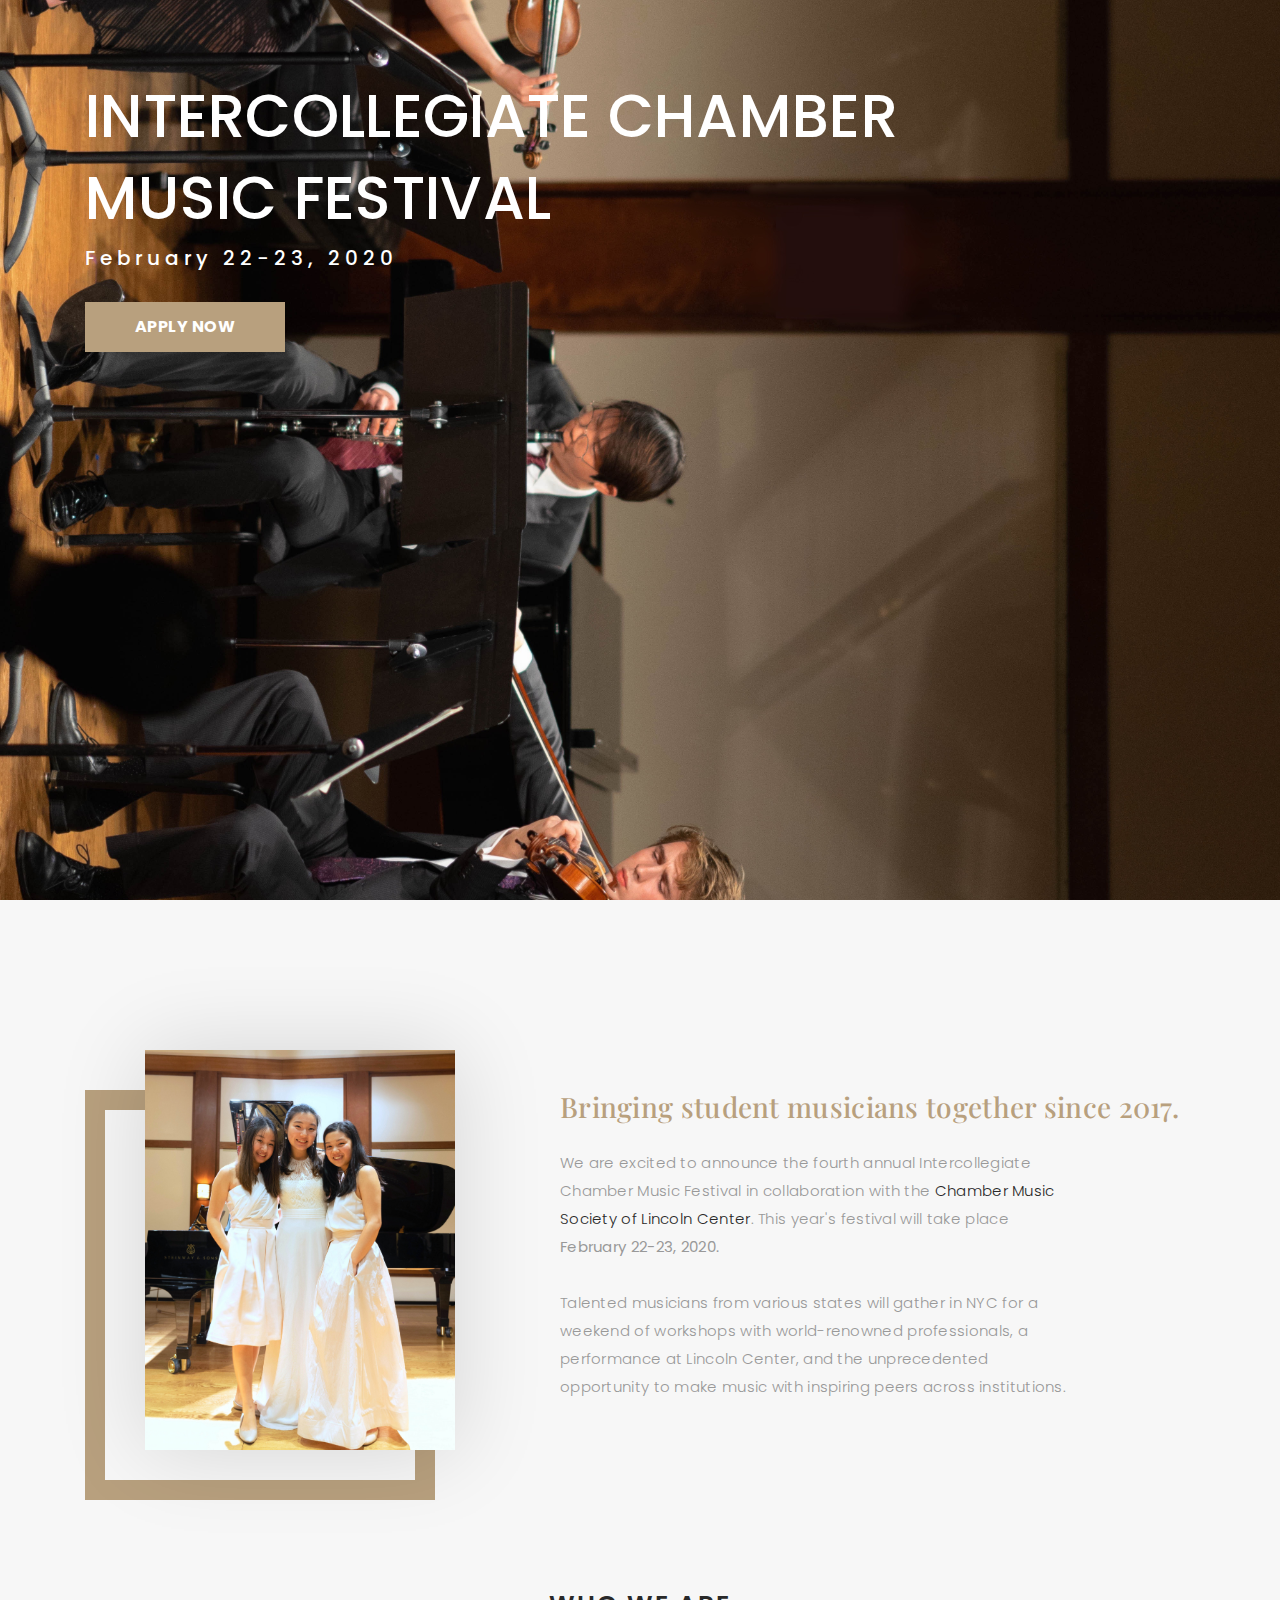
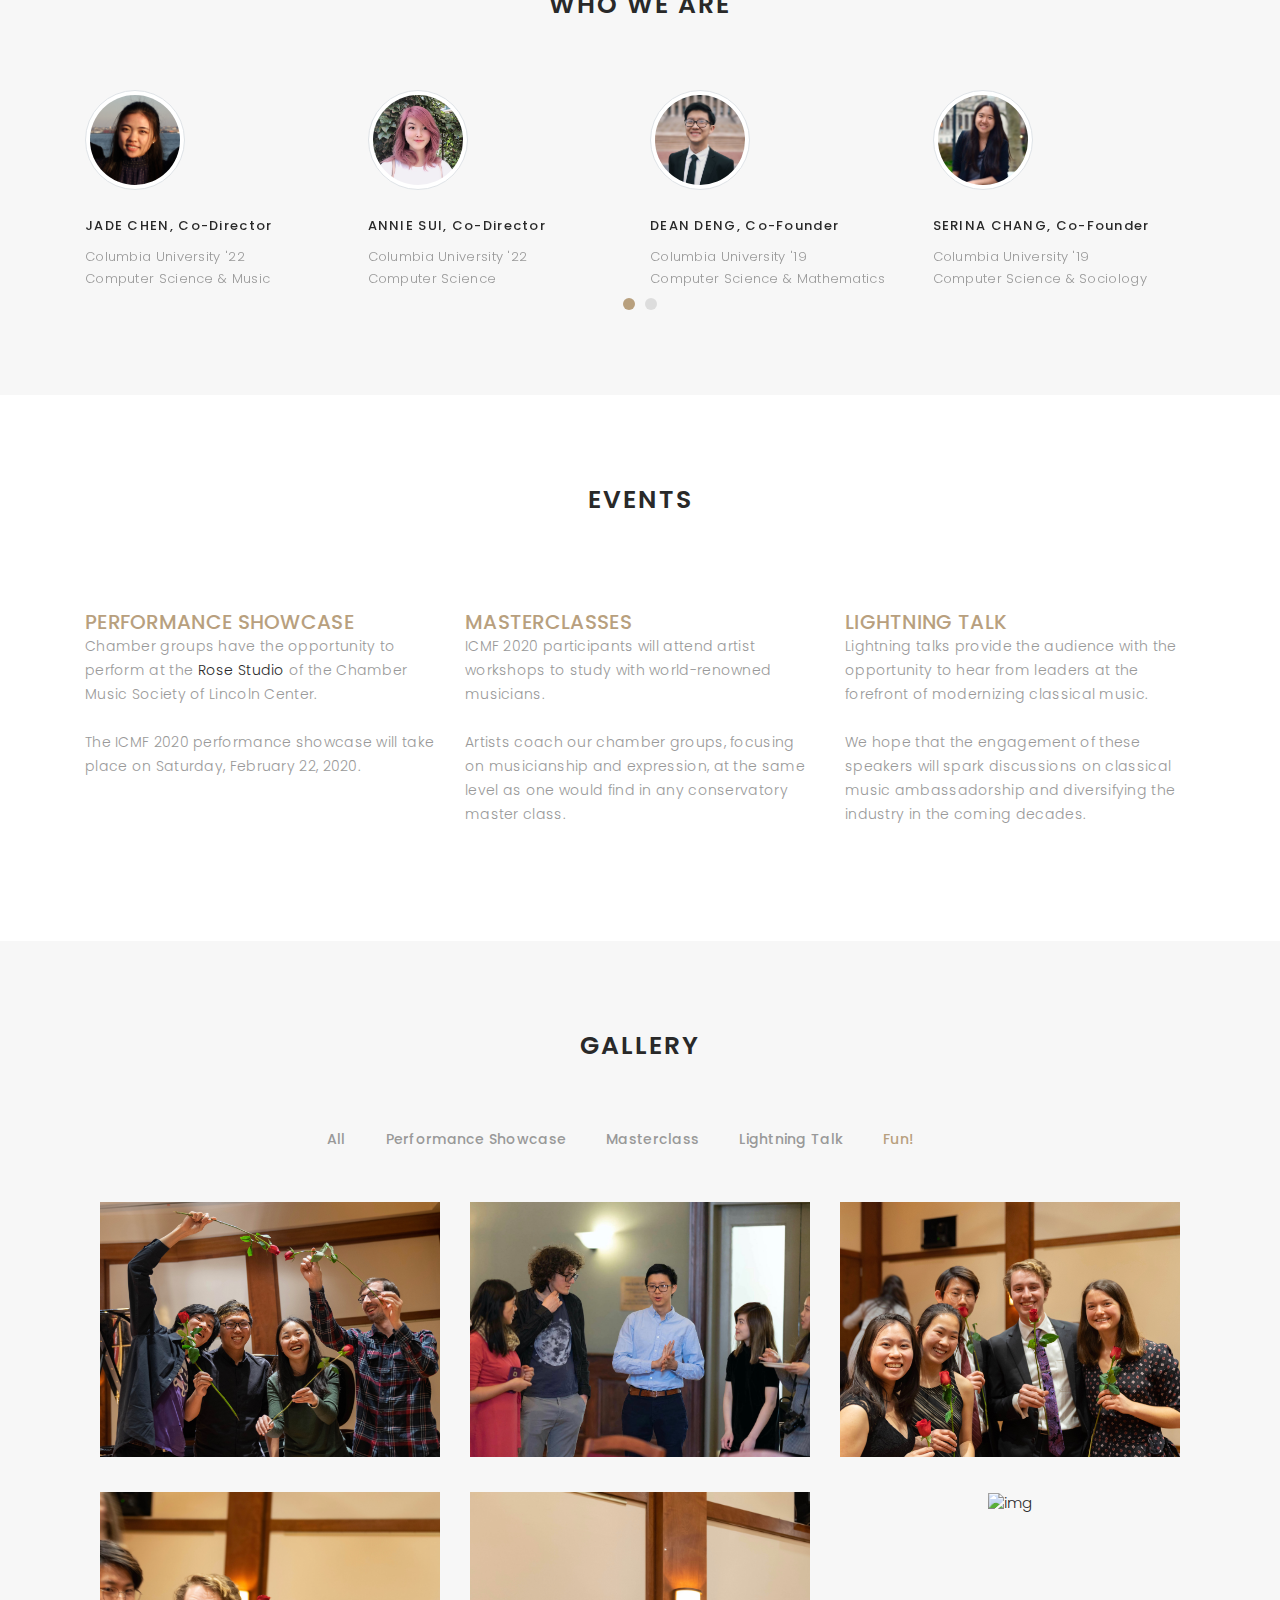
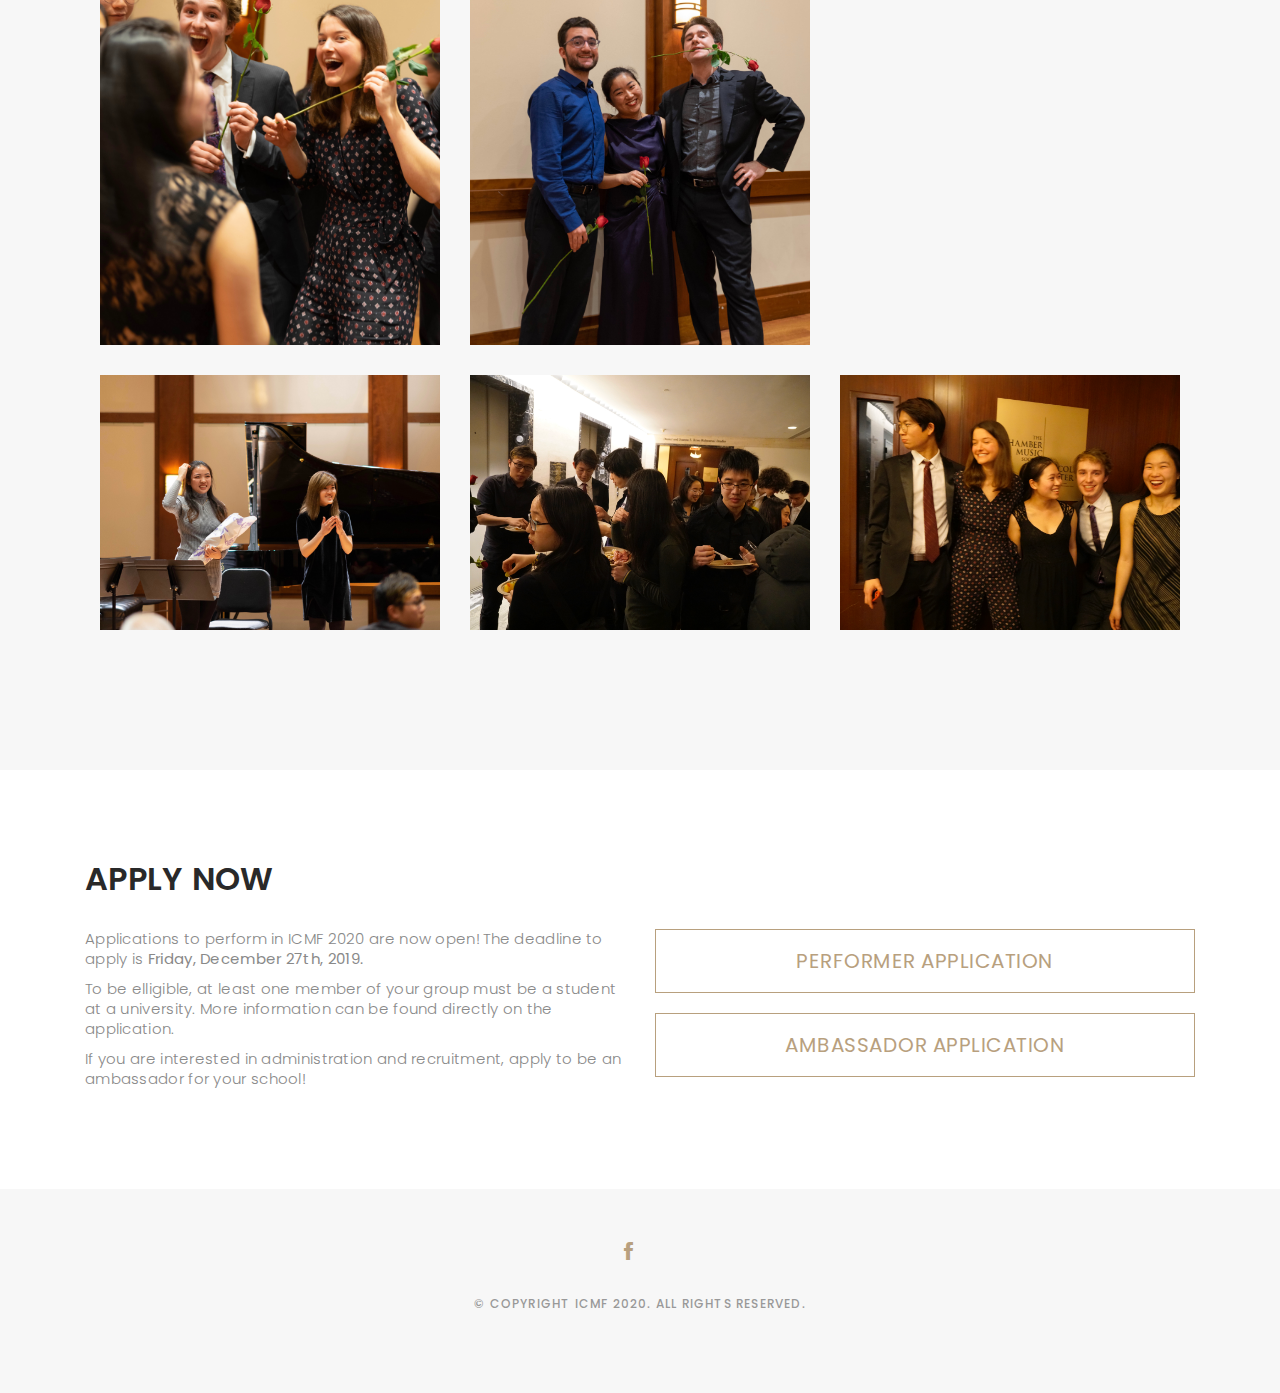
==== commit 27ea7522: "update who we are" ====
--- a/index.html
+++ b/index.html
@@ -134,56 +134,56 @@
           <div class="services-block">
             <div class="my-auto">
               <img src="images/jade.jpg" alt="" width="100" class="img-fluid rounded-circle mb-3 img-thumbnail shadow-sm">
-              <span>JADE CHEN</span>
-              <p class="separator">Co-Director, Columbia University</p>
+              <span>JADE CHEN, Co-Director</span>
+              <p class="separator"> Columbia University '22 <br/> Computer Science & Music</p>
             </div>
           </div>
 
           <div class="services-block">
             <div class="my-auto">
               <img src="images/annie.jpg" alt="" width="100" class="img-fluid rounded-circle mb-3 img-thumbnail shadow-sm">
-              <span>ANNIE SUI</span>
-              <p class="separator">Co-Director, Columbia University</p>
+              <span>ANNIE SUI, Co-Director</span>
+              <p class="separator"> Columbia University '22 <br/> Computer Science</p>
             </div>
           </div>
 
           <div class="services-block">
             <div class="my-auto">
               <img src="images/dean.jpg" alt="" width="100" class="img-fluid rounded-circle mb-3 img-thumbnail shadow-sm">
-              <span>DEAN DENG</span>
-              <p class="separator">Co-Founder, Columbia University</p>
+              <span>DEAN DENG, Co-Founder</span>
+              <p class="separator"> Columbia University '19 <br/> Computer Science & Mathematics</p>
             </div>
           </div>
 
           <div class="services-block">
             <div class="my-auto">
-              <img src="images/serena.jpg" alt="" width="100" class="img-fluid rounded-circle mb-3 img-thumbnail shadow-sm">
-              <span>SERENA CHANG</span>
-              <p class="separator">Co-Founder, Columbia University</p>
+              <img src="images/serina.jpg" alt="" width="100" class="img-fluid rounded-circle mb-3 img-thumbnail shadow-sm">
+              <span>SERINA CHANG, Co-Founder</span>
+              <p class="separator"> Columbia University '19 <br/> Computer Science & Sociology</p>
             </div>
           </div>
 
           <div class="services-block">
             <div class="my-auto">
               <img src="images/cindy.jpg" alt="" width="100" class="img-fluid rounded-circle mb-3 img-thumbnail shadow-sm">
-              <span>CINDY LIU</span>
-              <p class="separator">Co-Founder, Columbia University</p>
+              <span>CINDY LIU, Co-Founder</span>
+              <p class="separator"> Columbia University '18 <br/> Sociology & English</p>
             </div>
           </div>
 
           <div class="services-block">
             <div class="my-auto">
               <img src="images/annie_h.jpg" alt="" width="100" class="img-fluid rounded-circle mb-3 img-thumbnail shadow-sm">
-              <span>ANNIE HUANG</span>
-              <p class="separator">Ambassador, Brown University</p>
+              <span>ANNIE HUANG, Ambassador</span>
+              <p class="separator"> Brown University '18</p>
             </div>
           </div>
 
           <div class="services-block">
             <div class="my-auto">
               <img src="images/caroline.jpg" alt="" width="100" class="img-fluid rounded-circle mb-3 img-thumbnail shadow-sm">
-              <span>CAROLINE TALLY</span>
-              <p class="separator">Co-Founder, Williams College</p>
+              <span>CAROLINE TALLY, Ambassador</span>
+              <p class="separator"> Williams College '21 <br/> Physics & Music</p>
             </div>
           </div>
 
--- a/css/style.css
+++ b/css/style.css
@@ -345,7 +345,6 @@
   color: #292929;
   letter-spacing: 0.1em;
   font-weight: 500;
-  text-transform: uppercase;
   display: block;
 }
 
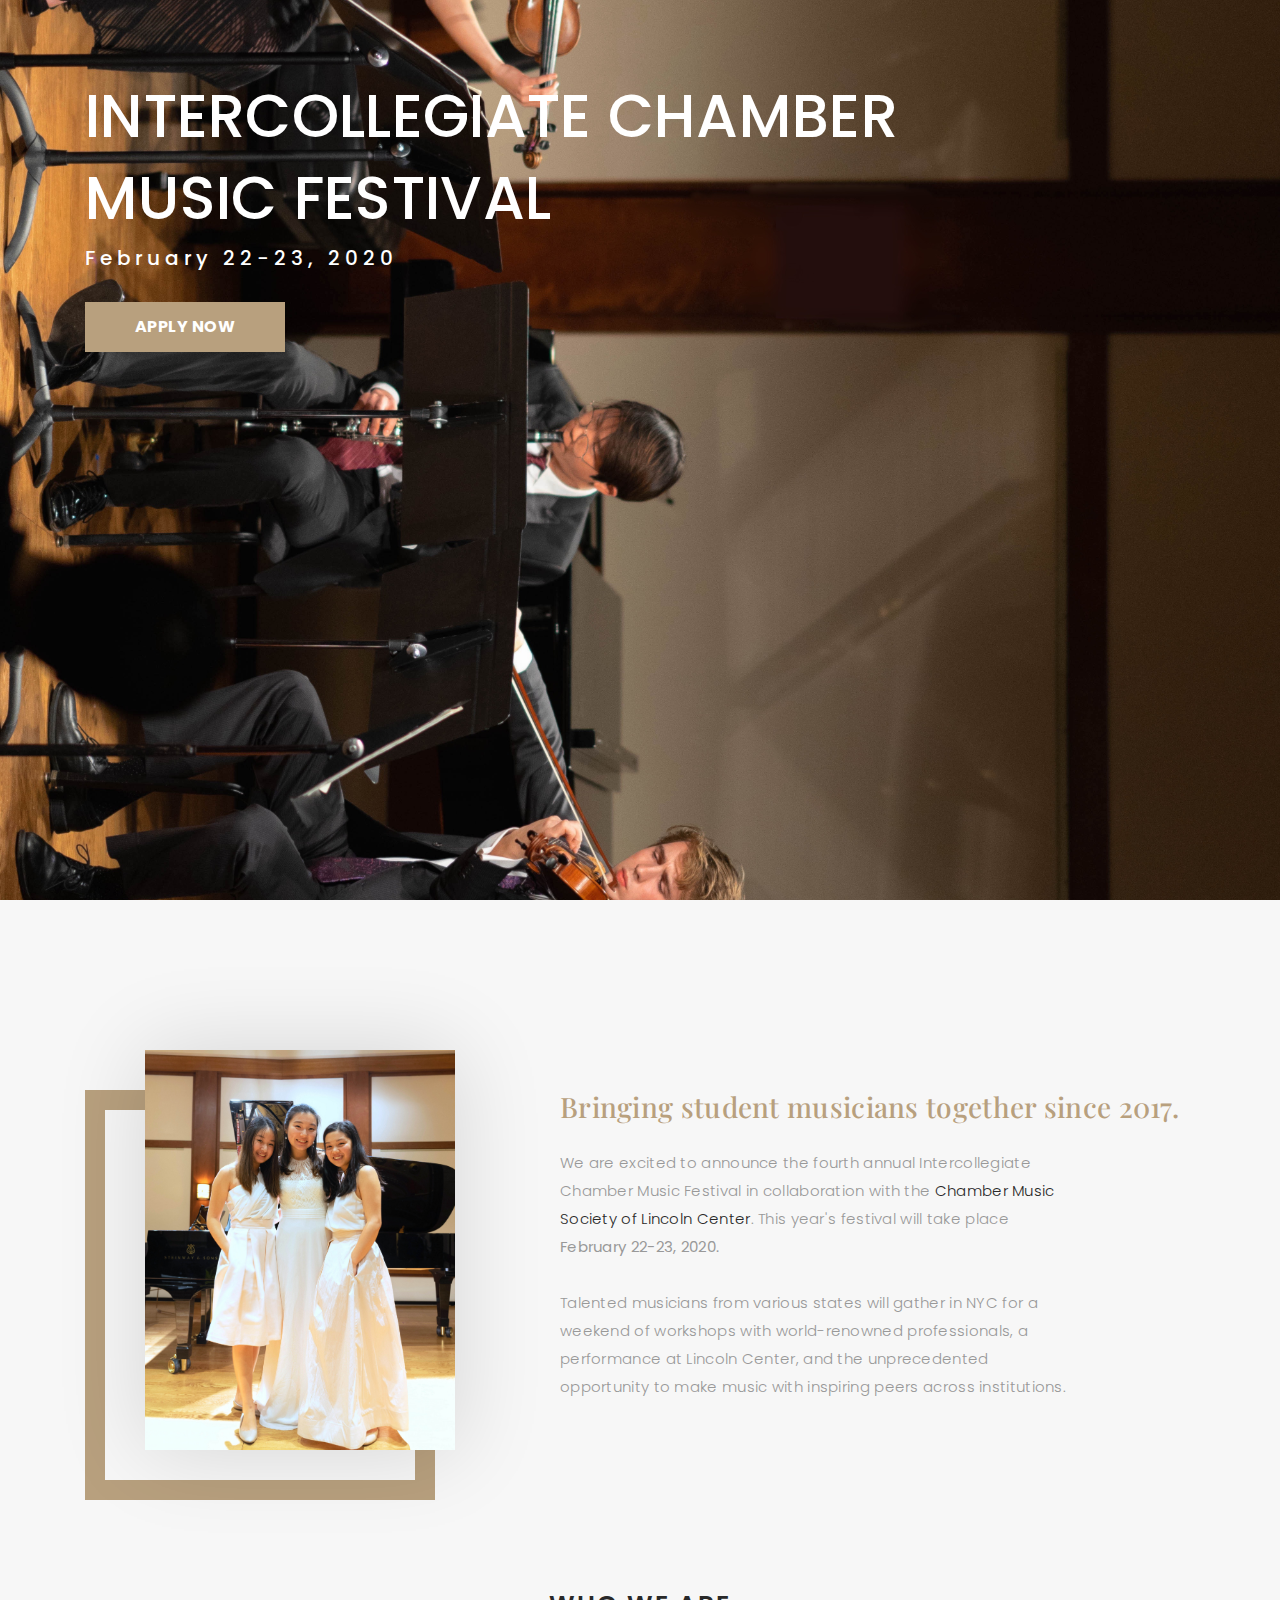
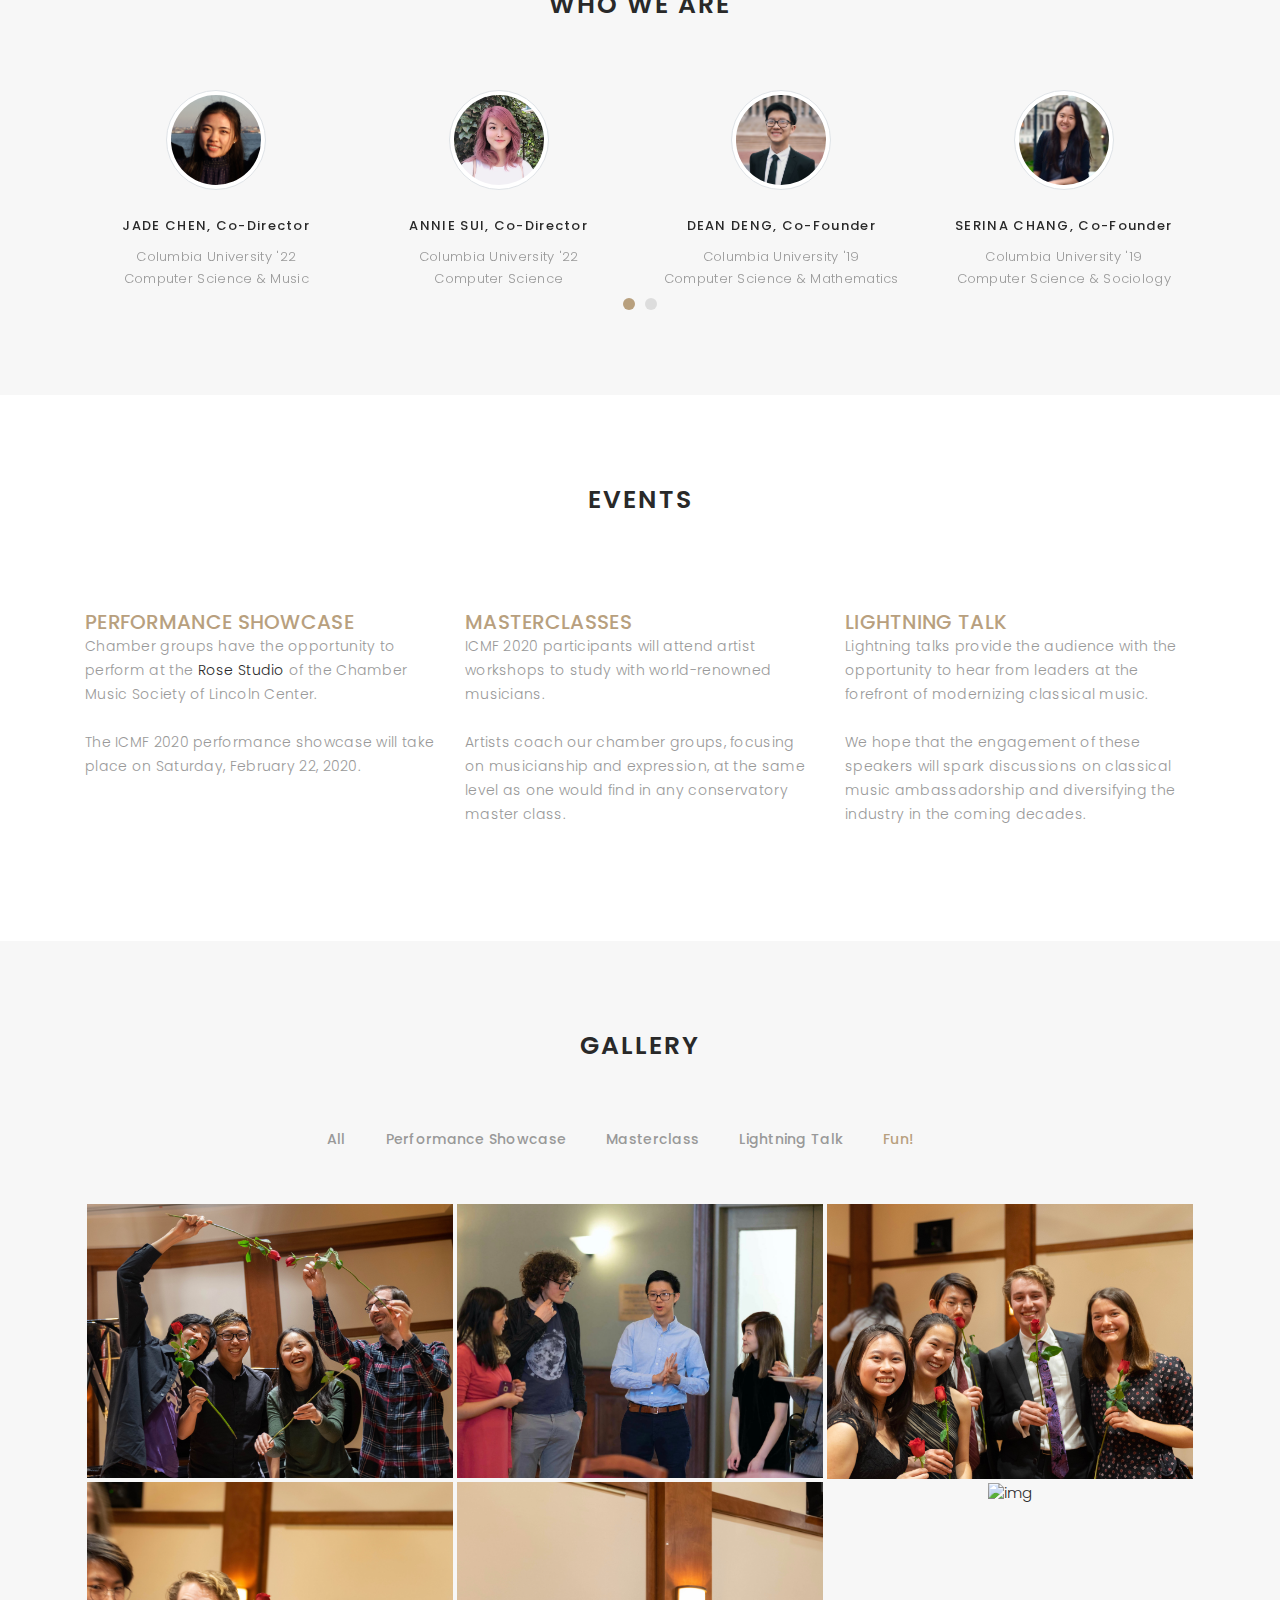
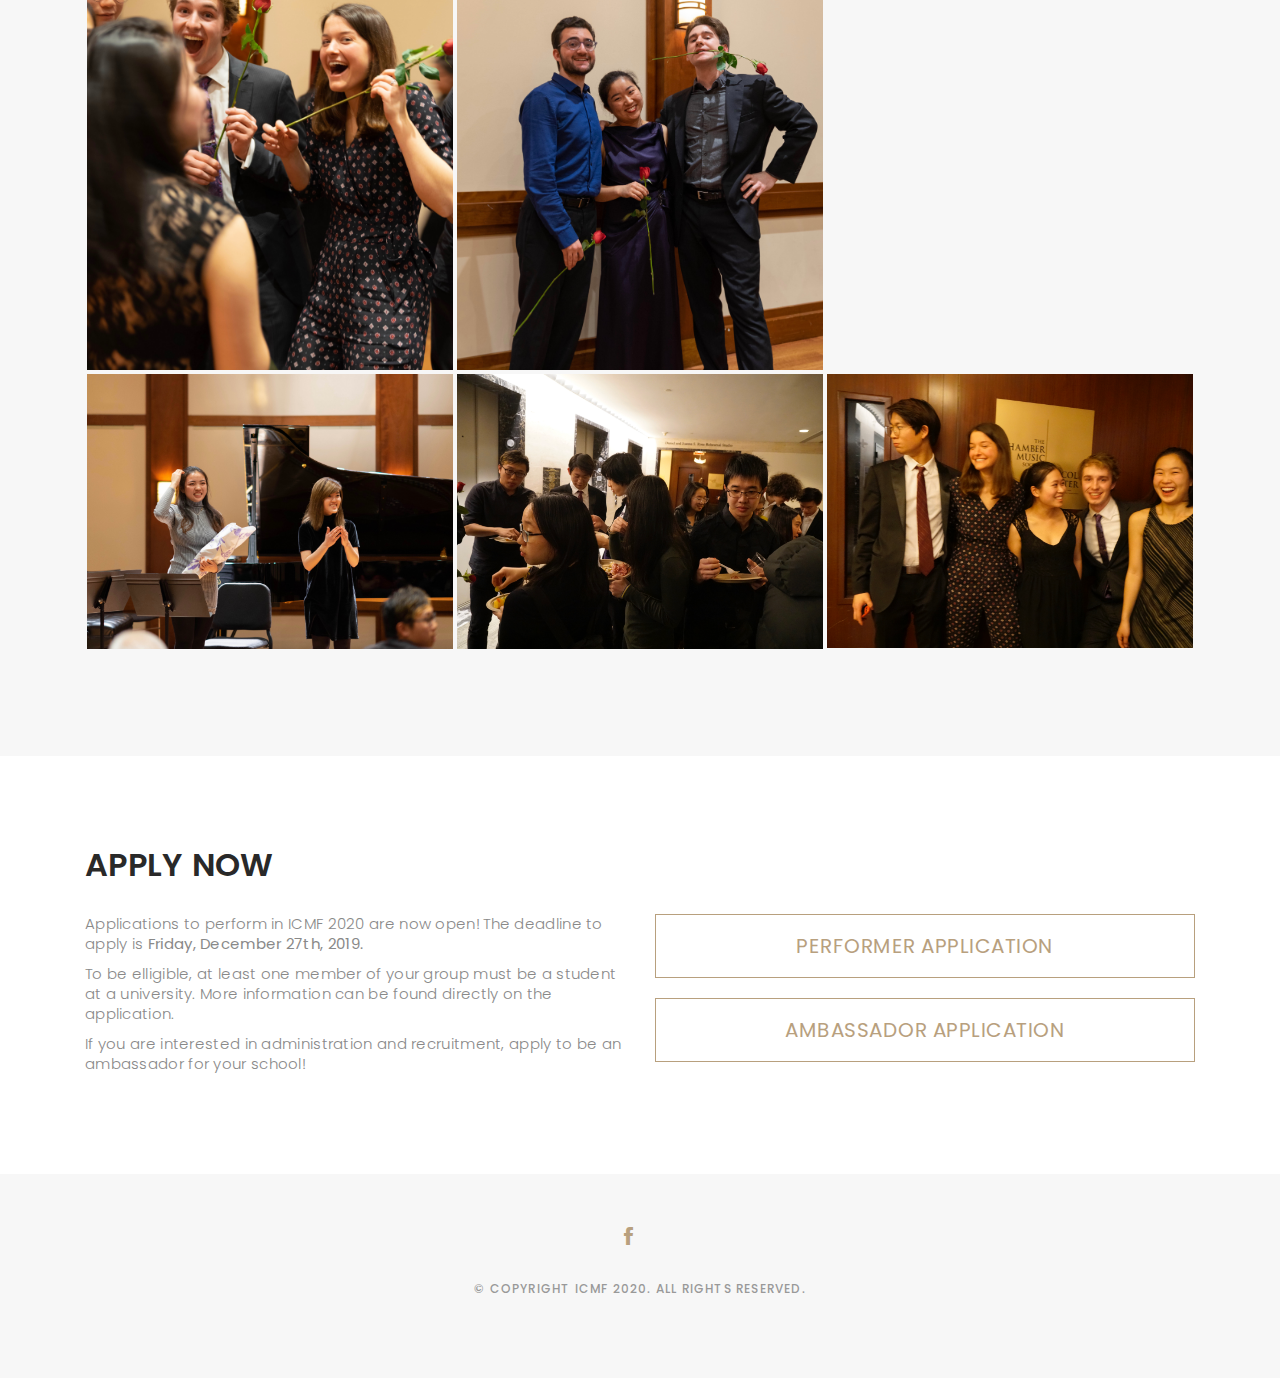
==== commit e0b995b8: "update who we are" ====
--- a/index.html
+++ b/index.html
@@ -132,7 +132,7 @@
         <div class="services-carousel owl-theme">
 
           <div class="services-block">
-            <div class="my-auto">
+            <div class="my-auto text-center">
               <img src="images/jade.jpg" alt="" width="100" class="img-fluid rounded-circle mb-3 img-thumbnail shadow-sm">
               <span>JADE CHEN, Co-Director</span>
               <p class="separator"> Columbia University '22 <br/> Computer Science & Music</p>
@@ -140,7 +140,7 @@
           </div>
 
           <div class="services-block">
-            <div class="my-auto">
+            <div class="my-auto text-center">
               <img src="images/annie.jpg" alt="" width="100" class="img-fluid rounded-circle mb-3 img-thumbnail shadow-sm">
               <span>ANNIE SUI, Co-Director</span>
               <p class="separator"> Columbia University '22 <br/> Computer Science</p>
@@ -148,7 +148,7 @@
           </div>
 
           <div class="services-block">
-            <div class="my-auto">
+            <div class="my-auto text-center">
               <img src="images/dean.jpg" alt="" width="100" class="img-fluid rounded-circle mb-3 img-thumbnail shadow-sm">
               <span>DEAN DENG, Co-Founder</span>
               <p class="separator"> Columbia University '19 <br/> Computer Science & Mathematics</p>
@@ -156,7 +156,7 @@
           </div>
 
           <div class="services-block">
-            <div class="my-auto">
+            <div class="my-auto text-center">
               <img src="images/serina.jpg" alt="" width="100" class="img-fluid rounded-circle mb-3 img-thumbnail shadow-sm">
               <span>SERINA CHANG, Co-Founder</span>
               <p class="separator"> Columbia University '19 <br/> Computer Science & Sociology</p>
@@ -164,7 +164,7 @@
           </div>
 
           <div class="services-block">
-            <div class="my-auto">
+            <div class="my-auto text-center">
               <img src="images/cindy.jpg" alt="" width="100" class="img-fluid rounded-circle mb-3 img-thumbnail shadow-sm">
               <span>CINDY LIU, Co-Founder</span>
               <p class="separator"> Columbia University '18 <br/> Sociology & English</p>
@@ -172,7 +172,7 @@
           </div>
 
           <div class="services-block">
-            <div class="my-auto">
+            <div class="my-auto text-center">
               <img src="images/annie_h.jpg" alt="" width="100" class="img-fluid rounded-circle mb-3 img-thumbnail shadow-sm">
               <span>ANNIE HUANG, Ambassador</span>
               <p class="separator"> Brown University '18</p>
@@ -180,7 +180,7 @@
           </div>
 
           <div class="services-block">
-            <div class="my-auto">
+            <div class="my-auto text-center">
               <img src="images/caroline.jpg" alt="" width="100" class="img-fluid rounded-circle mb-3 img-thumbnail shadow-sm">
               <span>CAROLINE TALLY, Ambassador</span>
               <p class="separator"> Williams College '21 <br/> Physics & Music</p>
@@ -257,6 +257,7 @@
 
   </div>
   <!-- End section journal -->
+
 
   <!-- start section portfolio -->
   <div id="portfolio" class="text-center paddsection">
--- a/css/style.css
+++ b/css/style.css
@@ -444,9 +444,9 @@
 }
 
 .portfolio-thumbnail {
-  margin-bottom: 30px;
   overflow: hidden;
   min-height: 260px;
+  padding: 2px 2px;
 }
 
 .portfolio-thumbnail img {
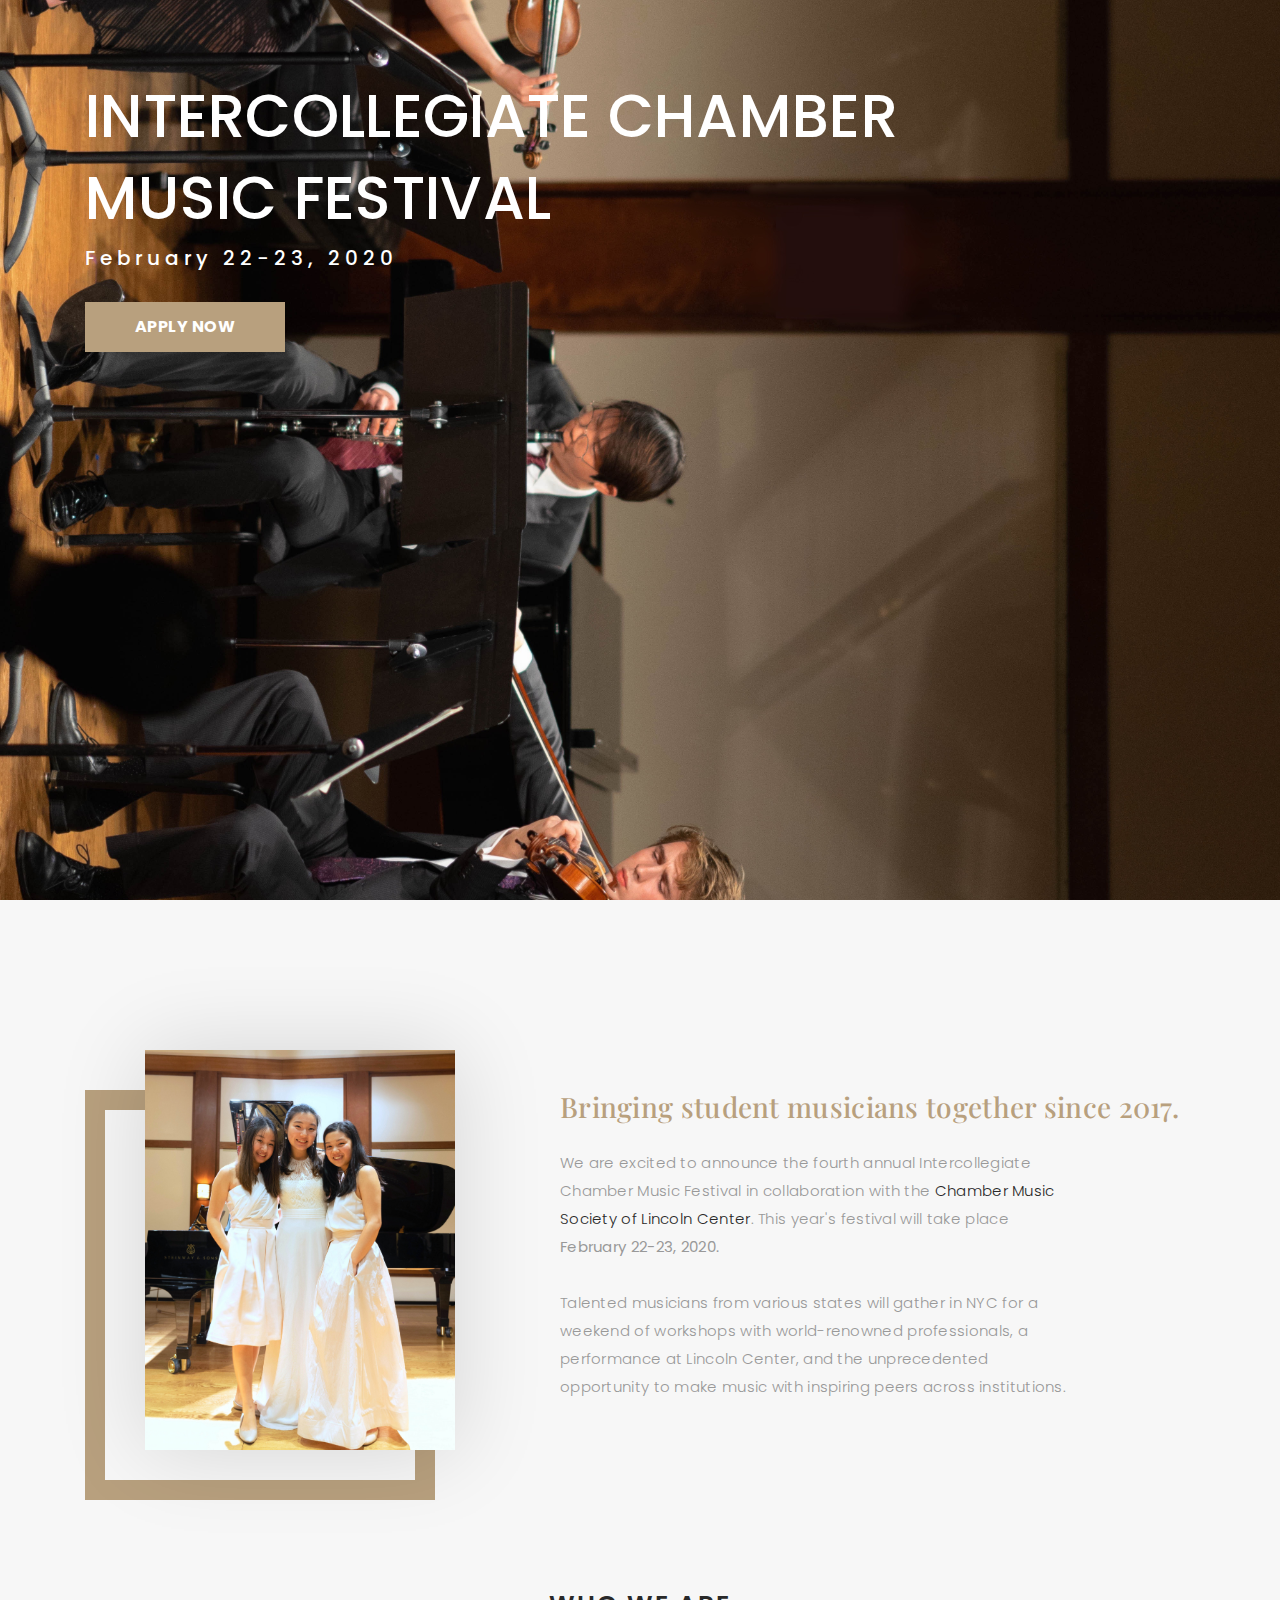
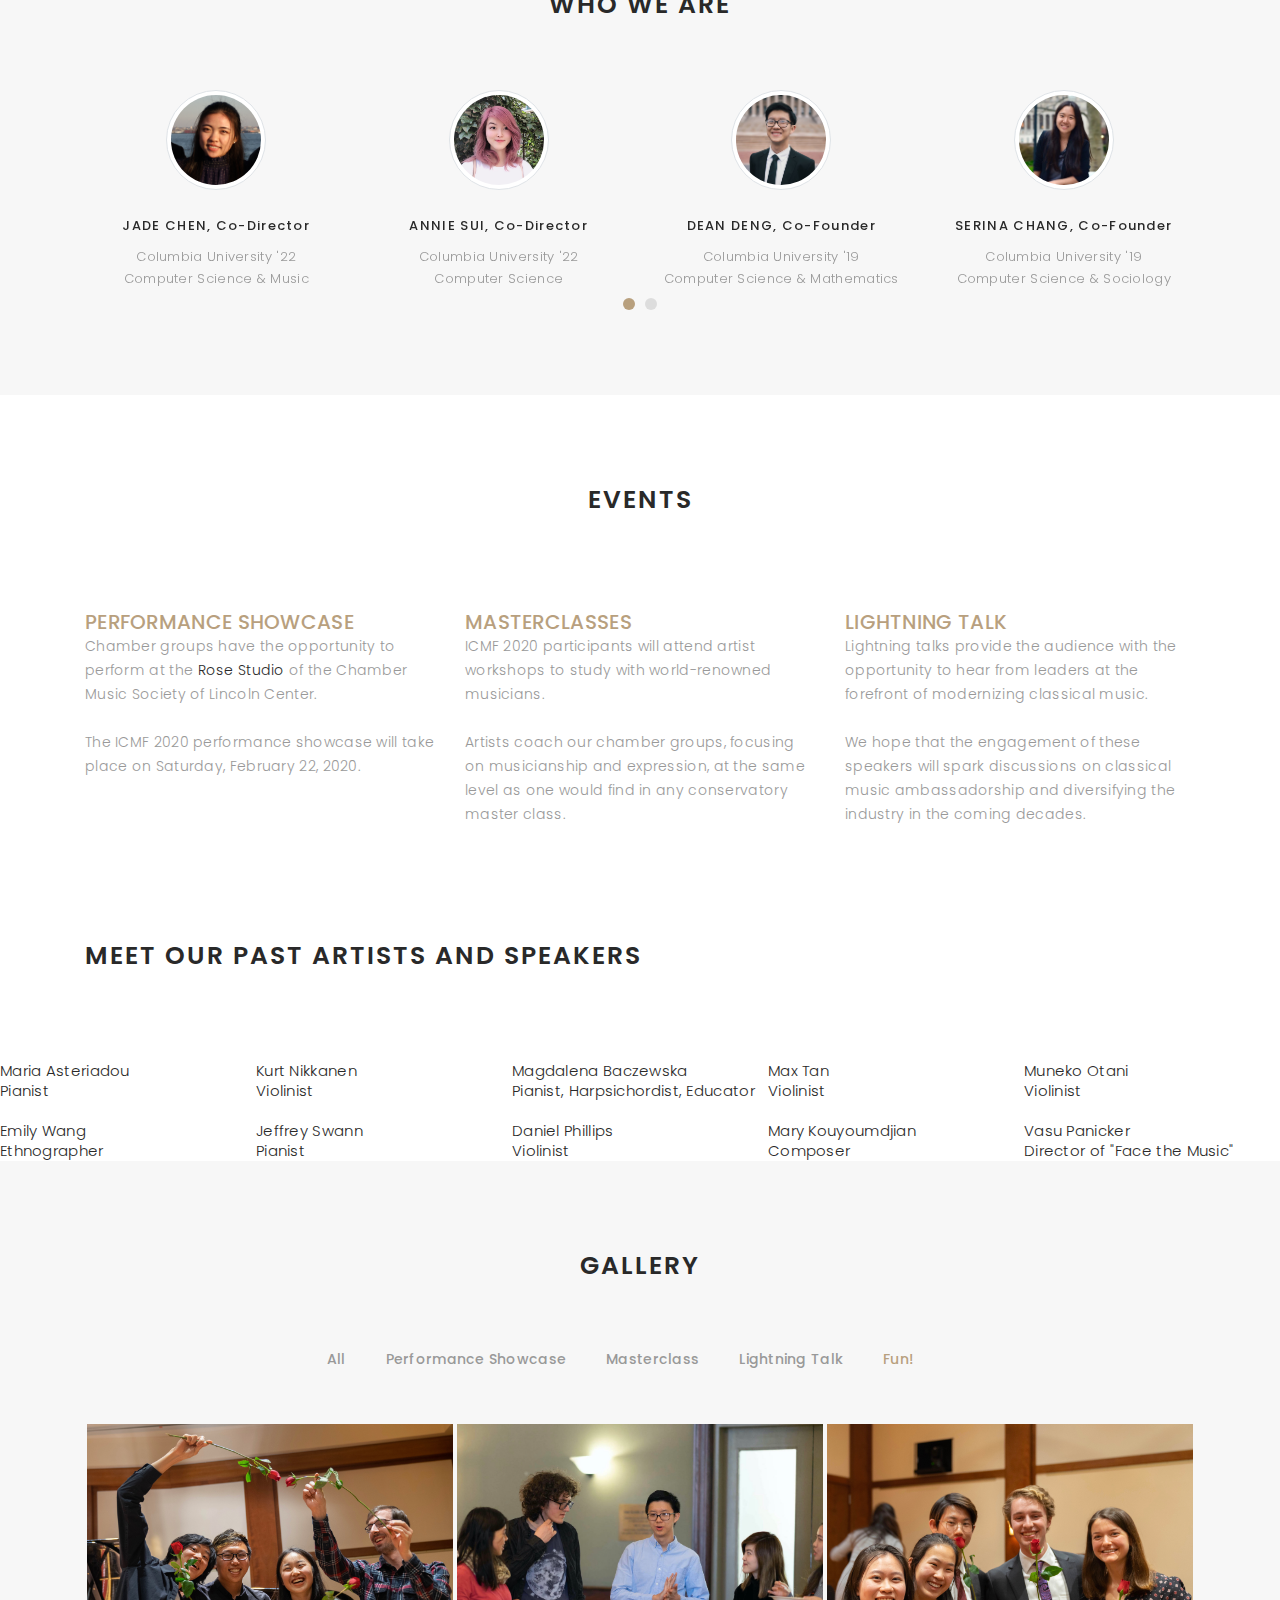
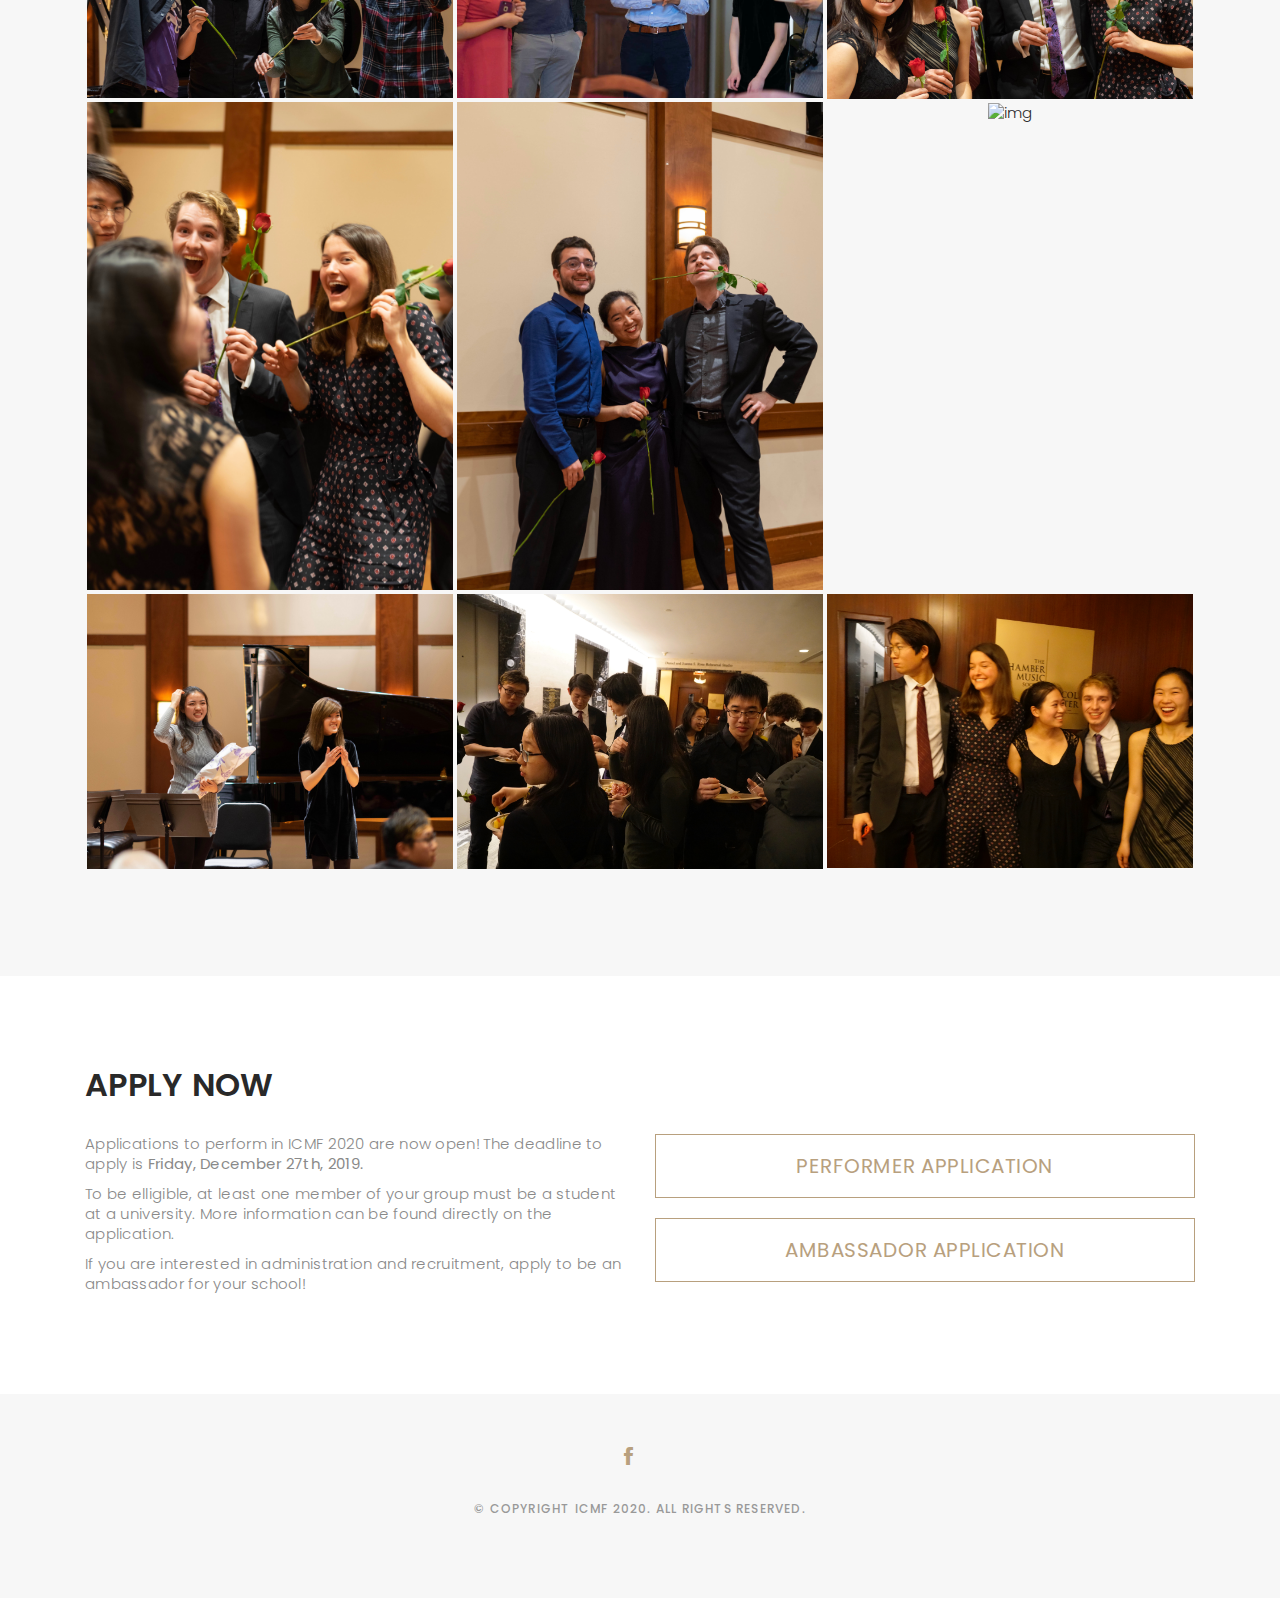
==== commit e30fc746: "modify artists link" ====
--- a/index.html
+++ b/index.html
@@ -57,6 +57,7 @@
           <li><a href="#header" class="smoothScroll">Home</a></li>
           <li><a href="#about" class="smoothScroll">About</a></li>
           <li><a href="#events" class="smoothScroll">Events</a></li>
+          <li><a href="#artists" class="smoothScroll">Artists</a></li>
           <li><a href="#portfolio" class="smoothScroll">Gallery</a></li>
           <li><a href="#apply" class="smoothScroll">Apply</a></li>
         </ul>
@@ -256,8 +257,129 @@
     </div>
 
   </div>
-  <!-- End section journal -->
-
+  <!-- End section events -->
+
+  <!-- start section artists and speakers -->
+  <div id="artists">
+
+    <div class="container">
+      <div class="section-title">
+        <h2>Meet our past artists and speakers</h2>
+      </div>
+    </div>
+
+    <div class="container-fluid p-0">
+      <div class="row no-gutters">
+
+        <div class="col">
+          <a class="artist-box" href="https://www.msmnyc.edu/faculty/maria-asteriadou/">
+            <img class="img-fluid" src="images/maria.png" alt="">
+            <div class="artist-box-caption">
+              <div class="name">Maria Asteriadou</div>
+              <div class="subtext">Pianist</div>
+            </div>
+          </a>
+        </div>
+
+        <div class="col">
+          <a class="artist-box" href="https://nycbo.org/musicians/nikkanenk/">
+            <img class="img-fluid" src="images/kurt.jpg" alt="">
+            <div class="artist-box-caption">
+              <div class="name">Kurt Nikkanen</div>
+              <div class="subtext">Violinist</div>
+            </div>
+          </a>
+        </div>
+
+        <div class="col">
+          <a class="artist-box" href="https://www.magdalenanyc.com/">
+            <img class="img-fluid" src="images/magdalena.jpg" alt="">
+            <div class="artist-box-caption">
+              <div class="name">Magdalena Baczewska</div>
+              <div class="subtext">Pianist, Harpsichordist, Educator</div>
+            </div>
+          </a>
+        </div>
+
+        <div class="col">
+          <a class="artist-box" href="https://www.maxtanviolin.com/">
+            <img class="img-fluid" src="images/max.png" alt="">
+            <div class="artist-box-caption">
+              <div class="name">Max Tan</div>
+              <div class="subtext">Violinist</div>
+            </div>
+          </a>
+        </div>
+
+        <div class="col">
+          <a class="artist-box" href="https://mpp.music.columbia.edu/bios/muneko-otani">
+            <img class="img-fluid" src="images/muneko.jpg" alt="">
+            <div class="artist-box-caption">
+              <div class="name">Muneko Otani</div>
+              <div class="subtext">Violinist</div>
+            </div>
+          </a>
+        </div>
+      </div>
+    </div>
+
+    <div class="container-fluid p-0">
+      <div class="row no-gutters">
+
+        <div class="col">
+          <a class="artist-box" href="https://music.columbia.edu/bios/yun-emily-wang">
+            <img class="img-fluid" src="images/emily.jpg" alt="">
+            <div class="artist-box-caption">
+              <div class="name">Emily Wang</div>
+              <div class="subtext">Ethnographer</div>
+            </div>
+          </a>
+        </div>
+
+        <div class="col">
+          <a class="artist-box" href="http://www.melodybunting.com/id67.html">
+            <img class="img-fluid" src="images/jeffrey.jpg" alt="">
+            <div class="artist-box-caption">
+              <div class="name">Jeffrey Swann</div>
+              <div class="subtext">Pianist</div>
+            </div>
+          </a>
+        </div>
+
+        <div class="col">
+          <a class="artist-box" href="https://www.chambermusicsociety.org/about/artists/strings/daniel-phillips/">
+            <img class="img-fluid" src="images/daniel.png" alt="">
+            <div class="artist-box-caption">
+              <div class="name">Daniel Phillips</div>
+              <div class="subtext">Violinist</div>
+            </div>
+          </a>
+        </div>
+
+        <div class="col">
+          <a class="artist-box" href="http://www.marykouyoumdjian.com/">
+            <img class="img-fluid" src="images/mary.jpeg" alt="">
+            <div class="artist-box-caption">
+              <div class="name">Mary Kouyoumdjian</div>
+              <div class="subtext">Composer</div>
+            </div>
+          </a>
+        </div>
+
+        <div class="col">
+          <a class="artist-box" href="https://www.kaufmanmusiccenter.org/lms/faculty/vasu-panicker/">
+            <img class="img-fluid" src="images/vasu.jpeg" alt="">
+            <div class="artist-box-caption">
+              <div class="name">Vasu Panicker</div>
+              <div class="subtext">Director of "Face the Music"</div>
+            </div>
+          </a>
+        </div>
+      </div>
+    </div>
+
+  </div>
+  <!-- end section artists and speakers -->
 
   <!-- start section portfolio -->
   <div id="portfolio" class="text-center paddsection">
@@ -587,10 +709,10 @@
 
 
 
-  <!-- start sectoion apply -->
+  <!-- start section apply -->
   <div id="apply" class="paddsection">
     <div class="container">
-      <h2 class="mb-30">APPLY NOW</h2>
+      <h2 class="mb-30 ">APPLY NOW</h2>
     </div>
     <div class="container">
       <div class="apply-block1">
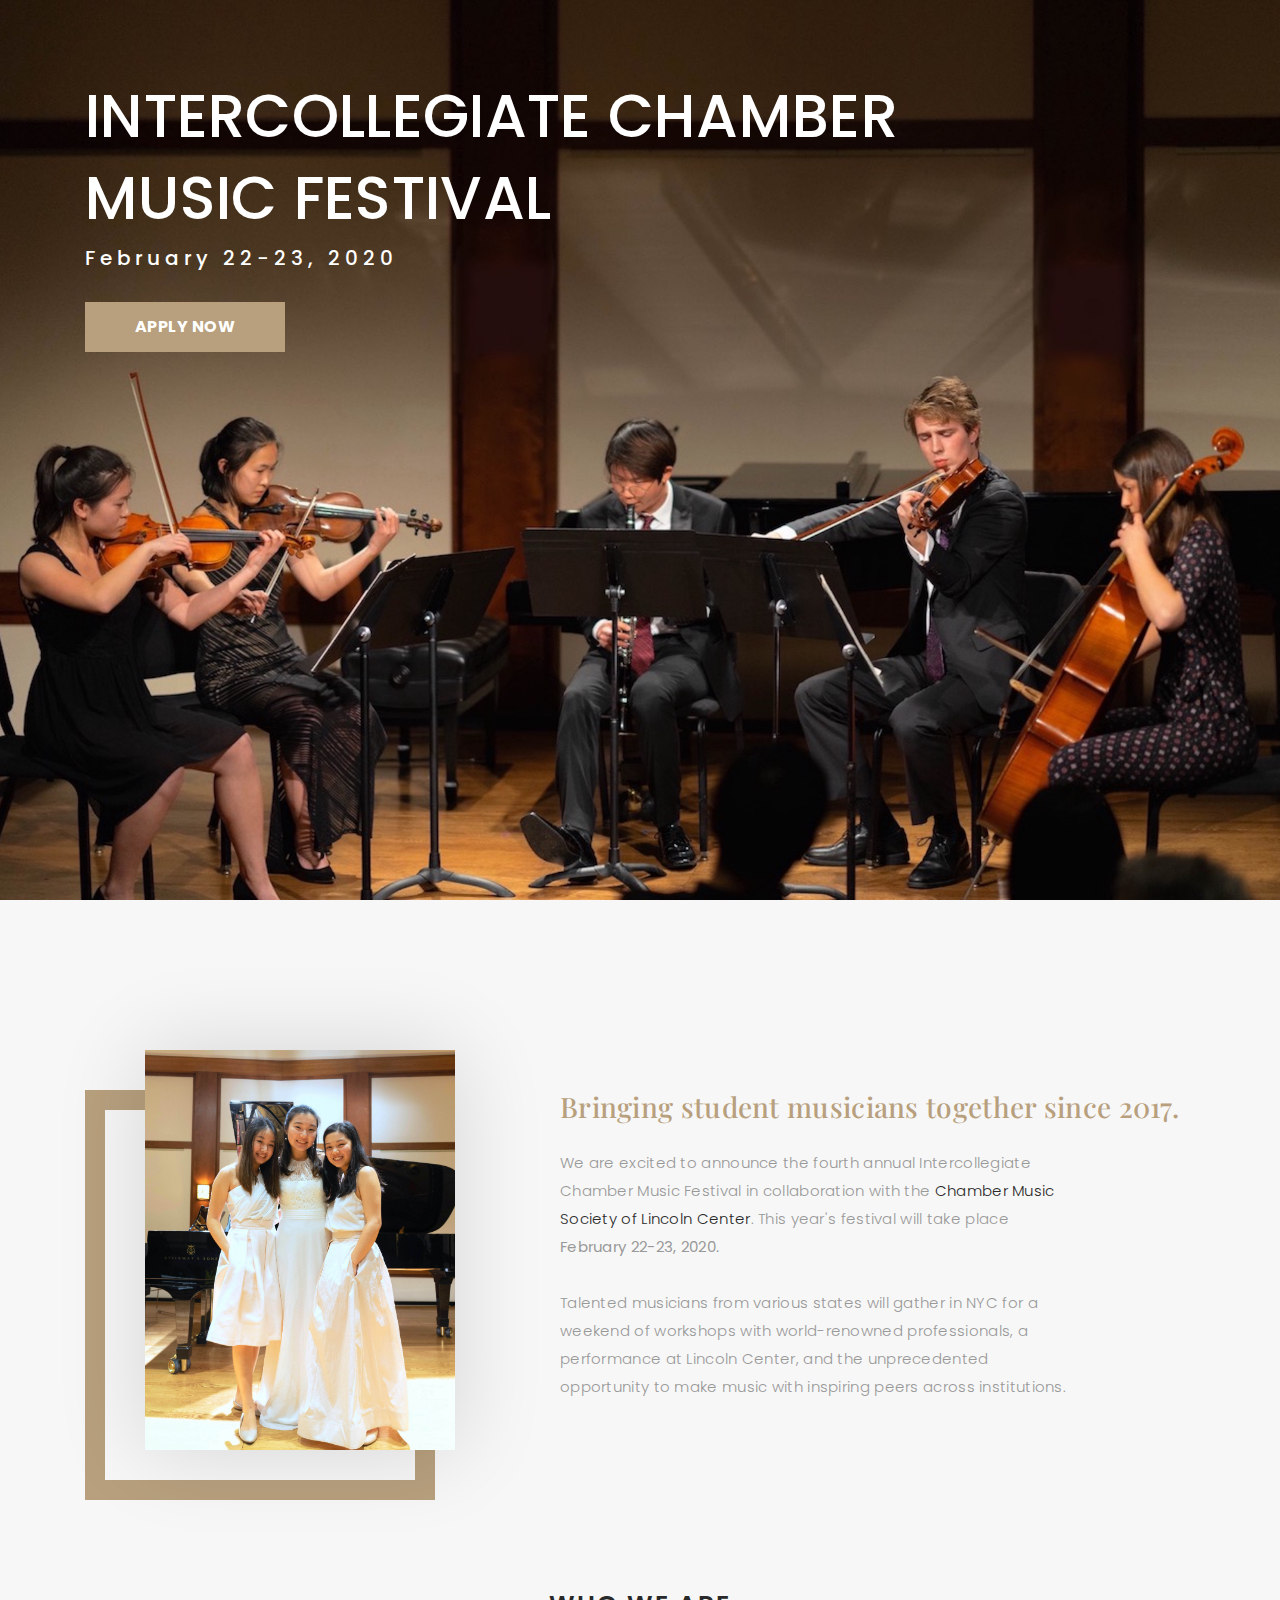
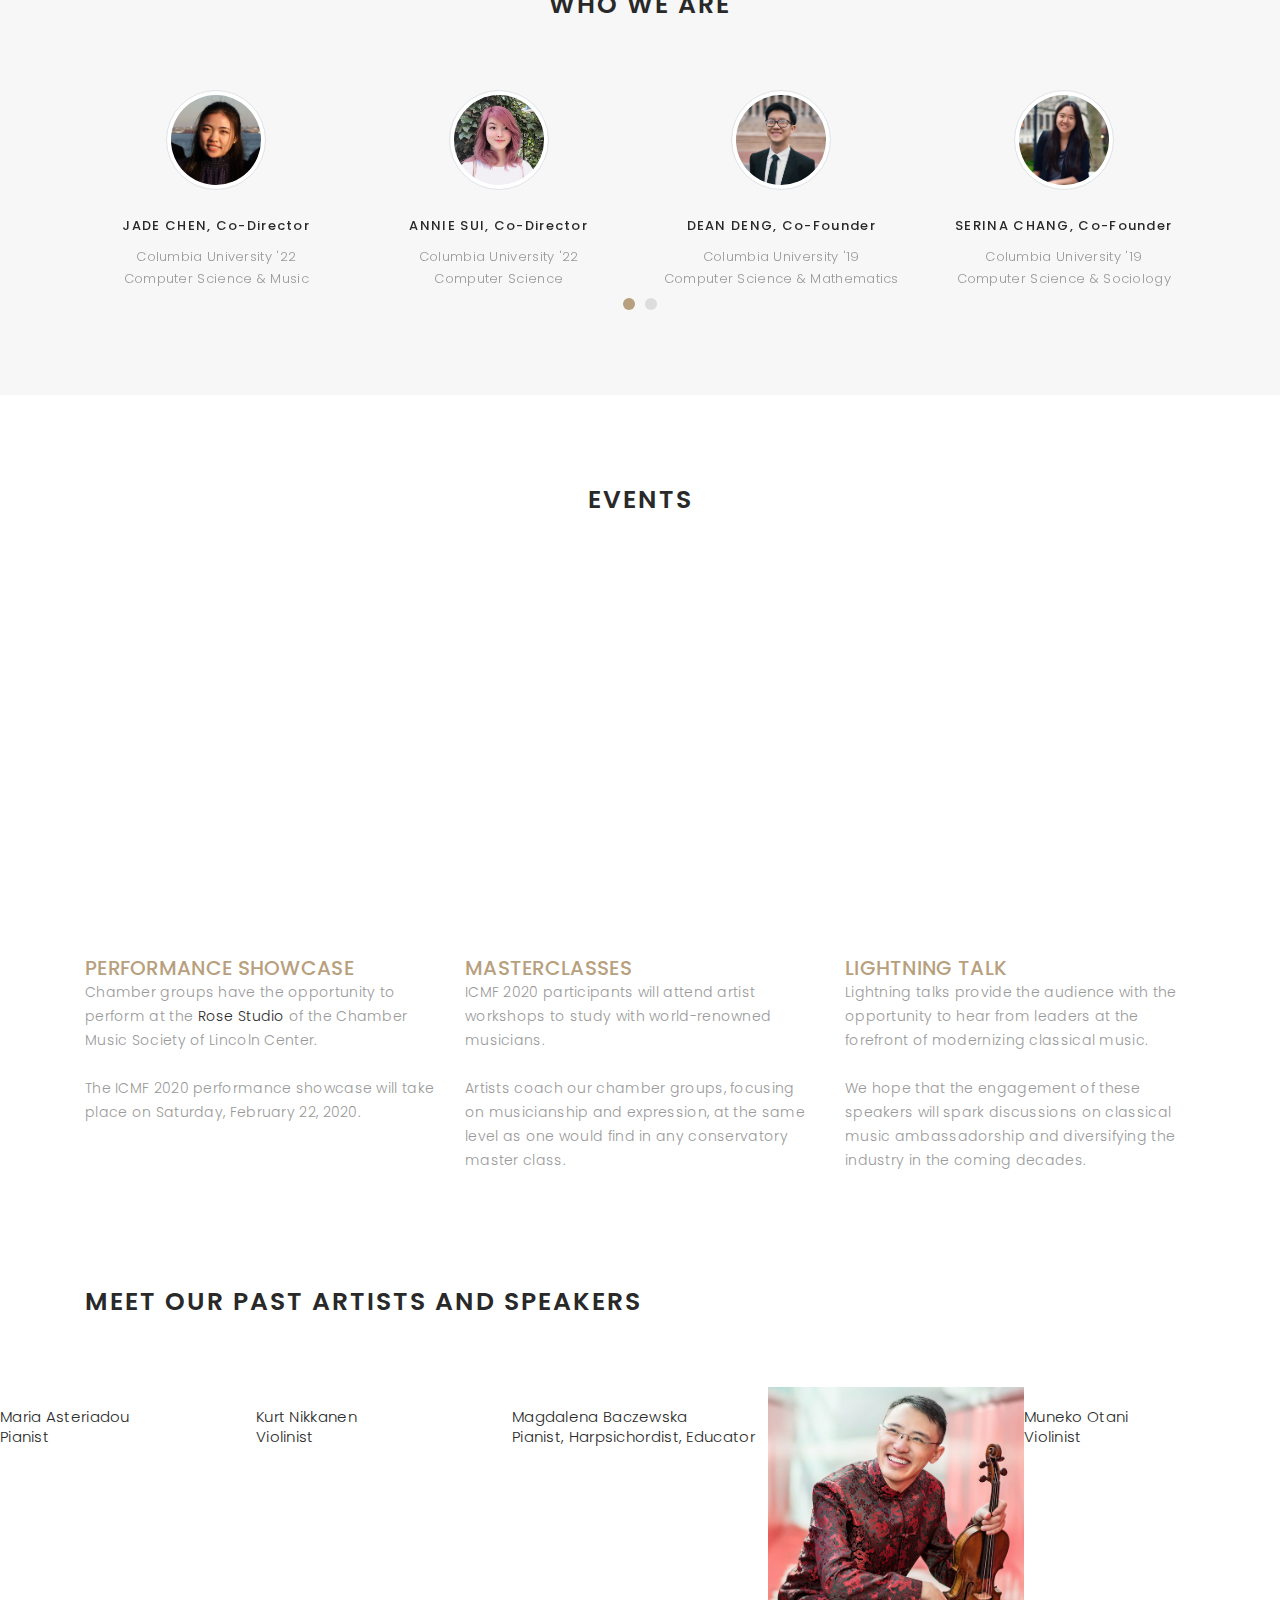
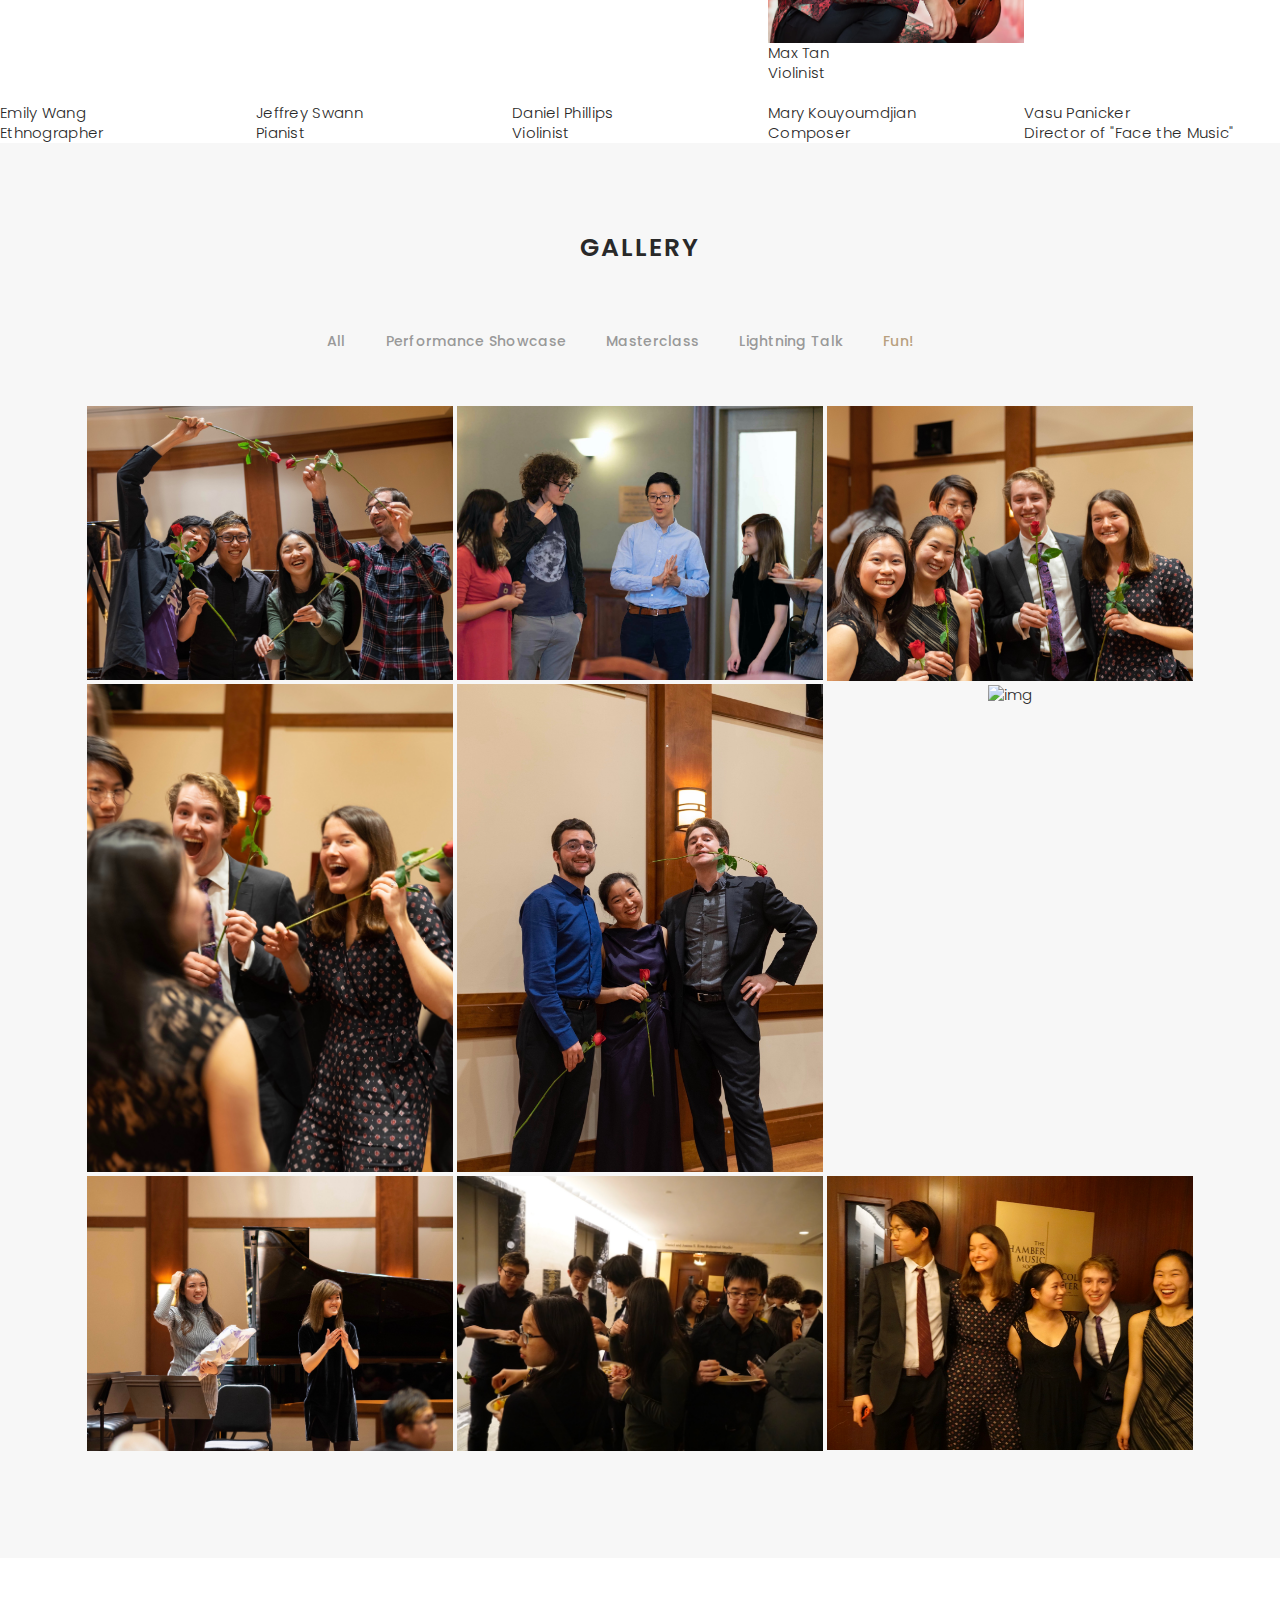
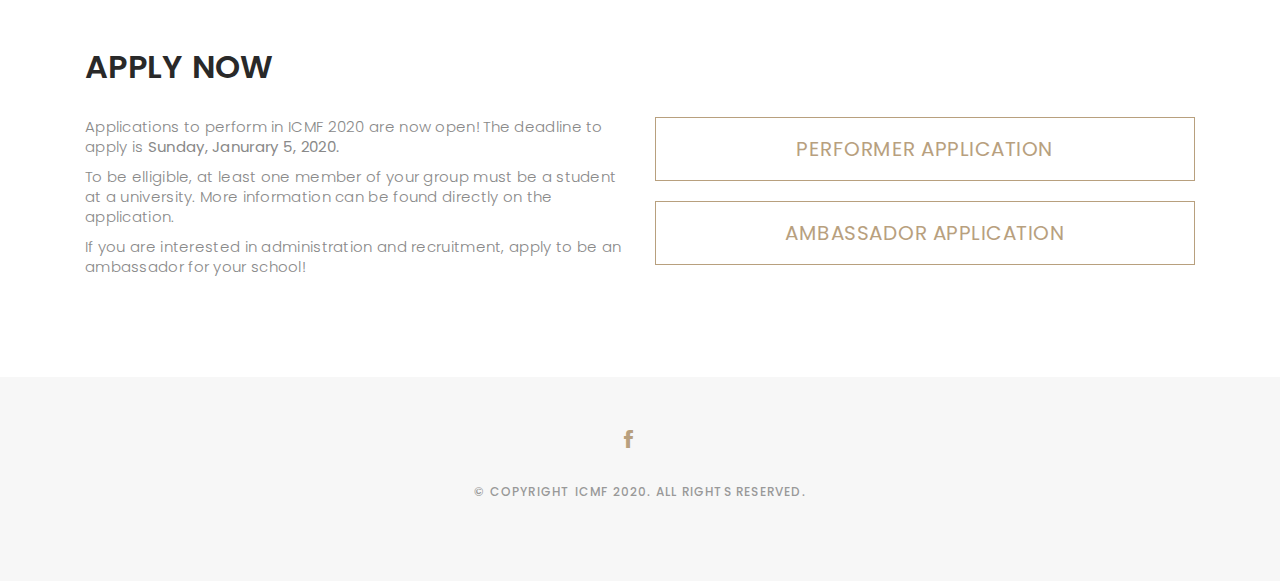
==== commit 006a9ad6: "update deadline" ====
--- a/index.html
+++ b/index.html
@@ -57,7 +57,7 @@
           <li><a href="#header" class="smoothScroll">Home</a></li>
           <li><a href="#about" class="smoothScroll">About</a></li>
           <li><a href="#events" class="smoothScroll">Events</a></li>
-          <li><a href="#artists" class="smoothScroll">Artists</a></li>
+          <li><a href="#artist" class="smoothScroll">Artists</a></li>
           <li><a href="#portfolio" class="smoothScroll">Gallery</a></li>
           <li><a href="#apply" class="smoothScroll">Apply</a></li>
         </ul>
@@ -199,9 +199,13 @@
   <div id="events" class="text-left paddsection">
 
     <div class="container">
-      <div class="section-title text-center">
+      <div class="section-title text-center mb-5">
         <h2>Events</h2>
       </div>
+    </div>
+
+    <div class="container text-center mb-5">
+      <iframe width="560" height="315" src="https://www.youtube.com/embed/EkzuMniBkuE" frameborder="0" allow="accelerometer; autoplay; encrypted-media; gyroscope; picture-in-picture" allowfullscreen></iframe>
     </div>
 
     <div class="container">
@@ -260,7 +264,7 @@
   <!-- End section events -->
 
   <!-- start section artists and speakers -->
-  <div id="artists">
+  <div id="artist">
 
     <div class="container">
       <div class="section-title">
@@ -721,7 +725,7 @@
             <div class="apply-apply">
 
               <ul class="apply-details">
-                <li><span>Applications to perform in ICMF 2020 are now open! The deadline to apply is <b>Friday, December 27th, 2019.</b></span></li>
+                <li><span>Applications to perform in ICMF 2020 are now open! The deadline to apply is <b>Sunday, Janurary 5, 2020.</b></span></li>
                 <li><span>To be elligible, at least one member of your group must be a student at a university. More information can be found directly on the application.</span></li>
                 <li><span>If you are interested in administration and recruitment, apply to be an ambassador for your school!</span></li>
               </ul>
